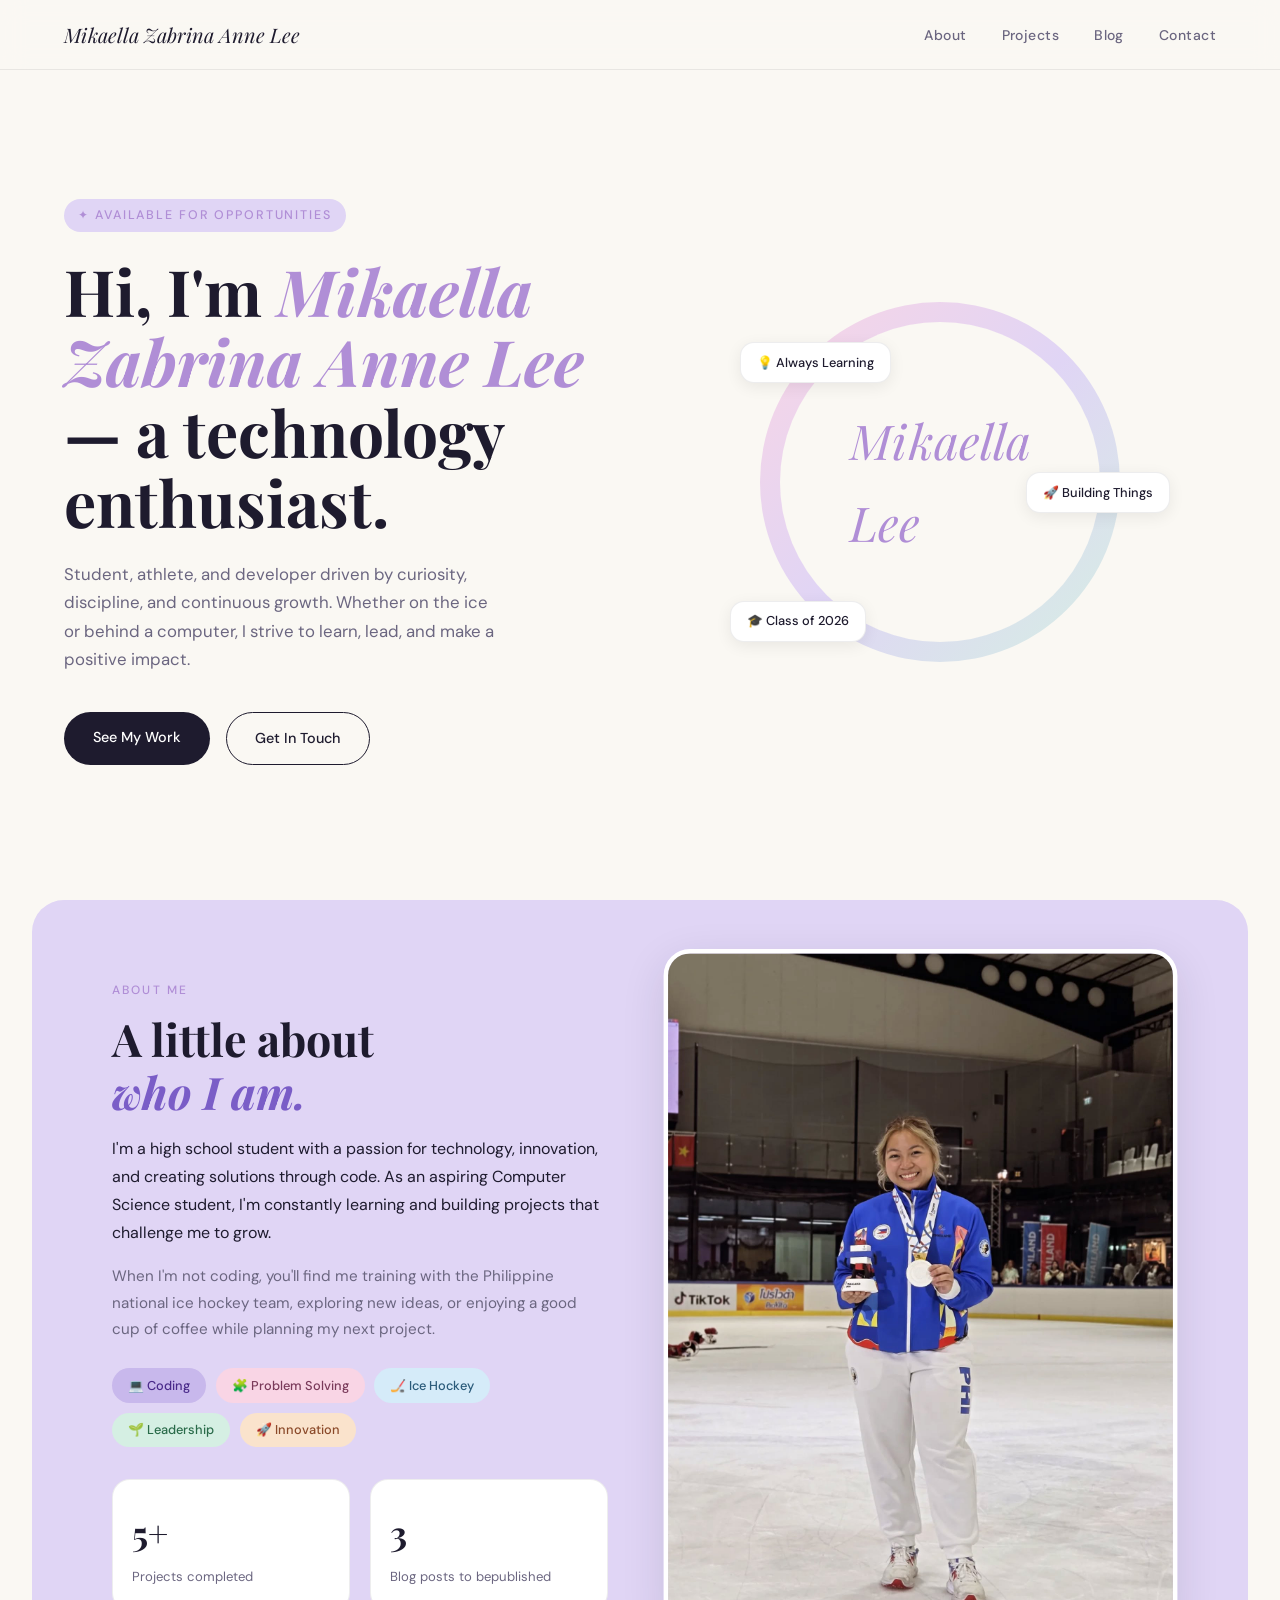
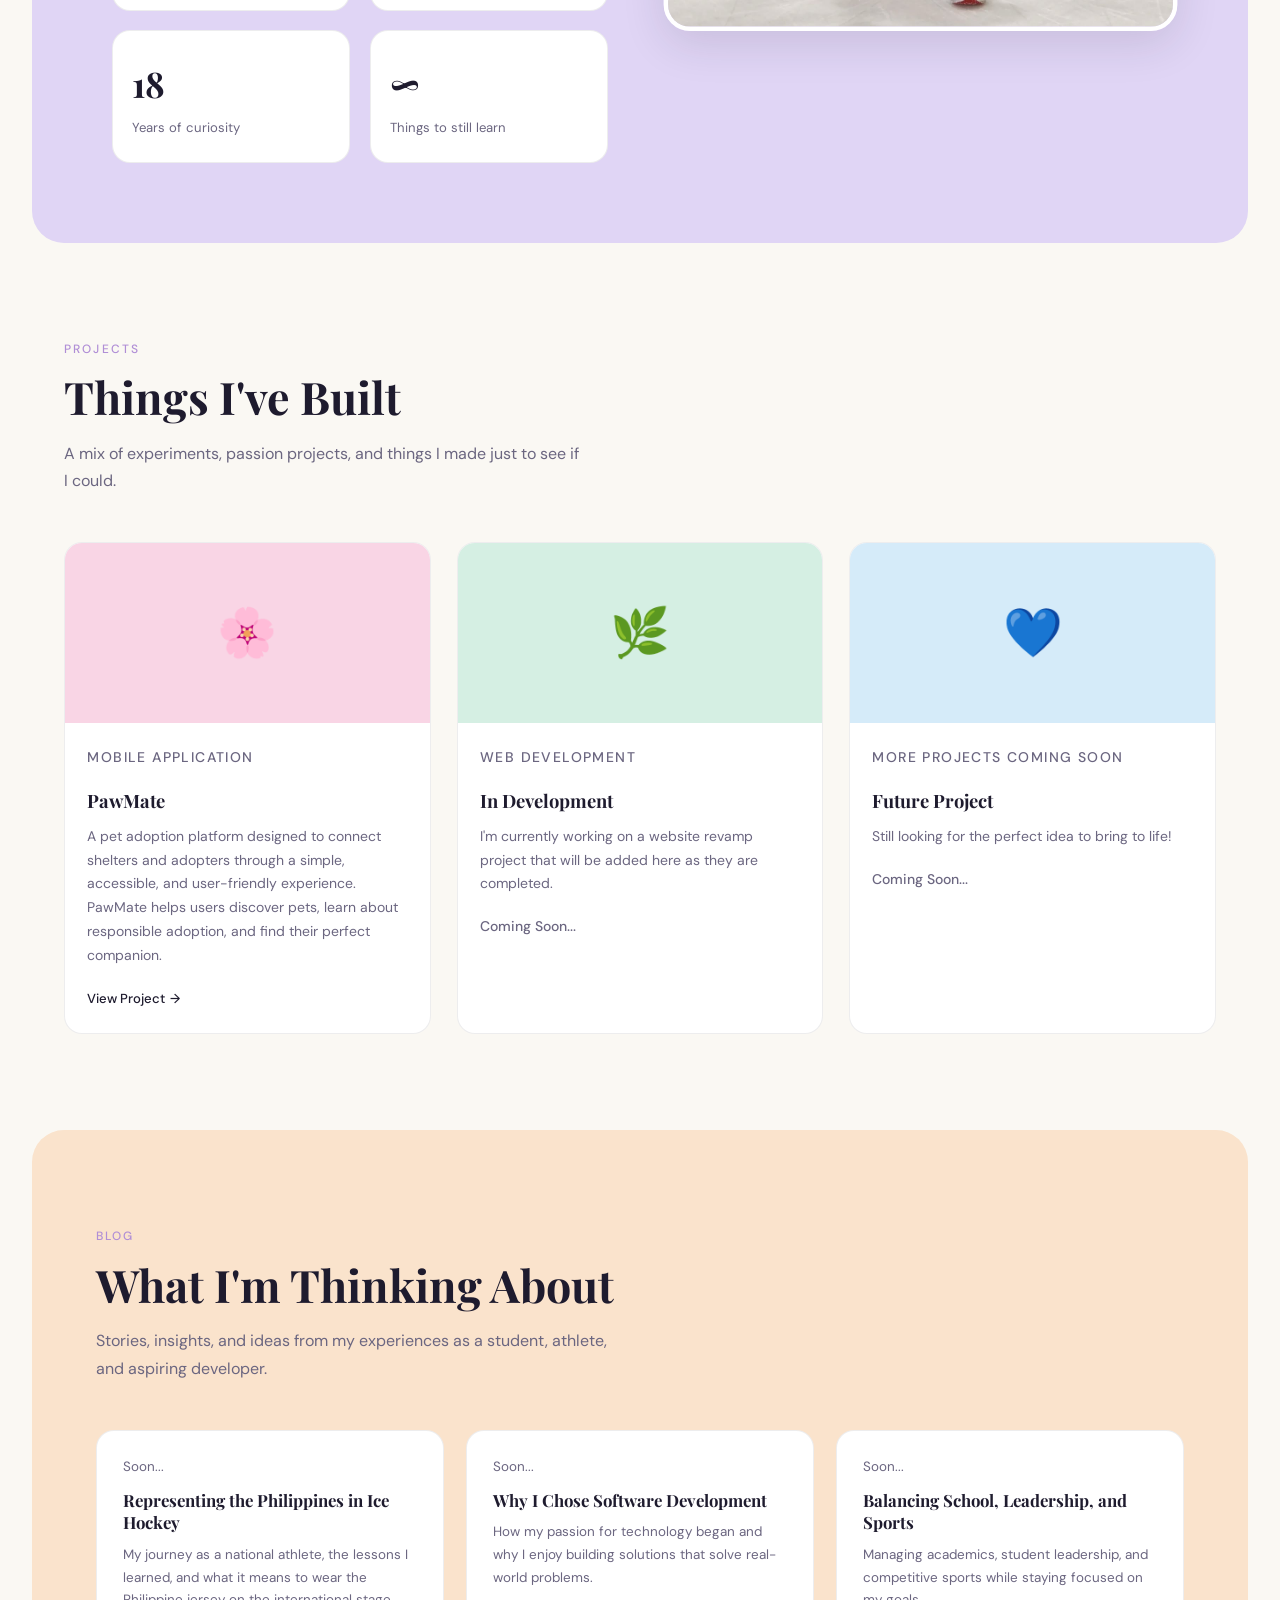
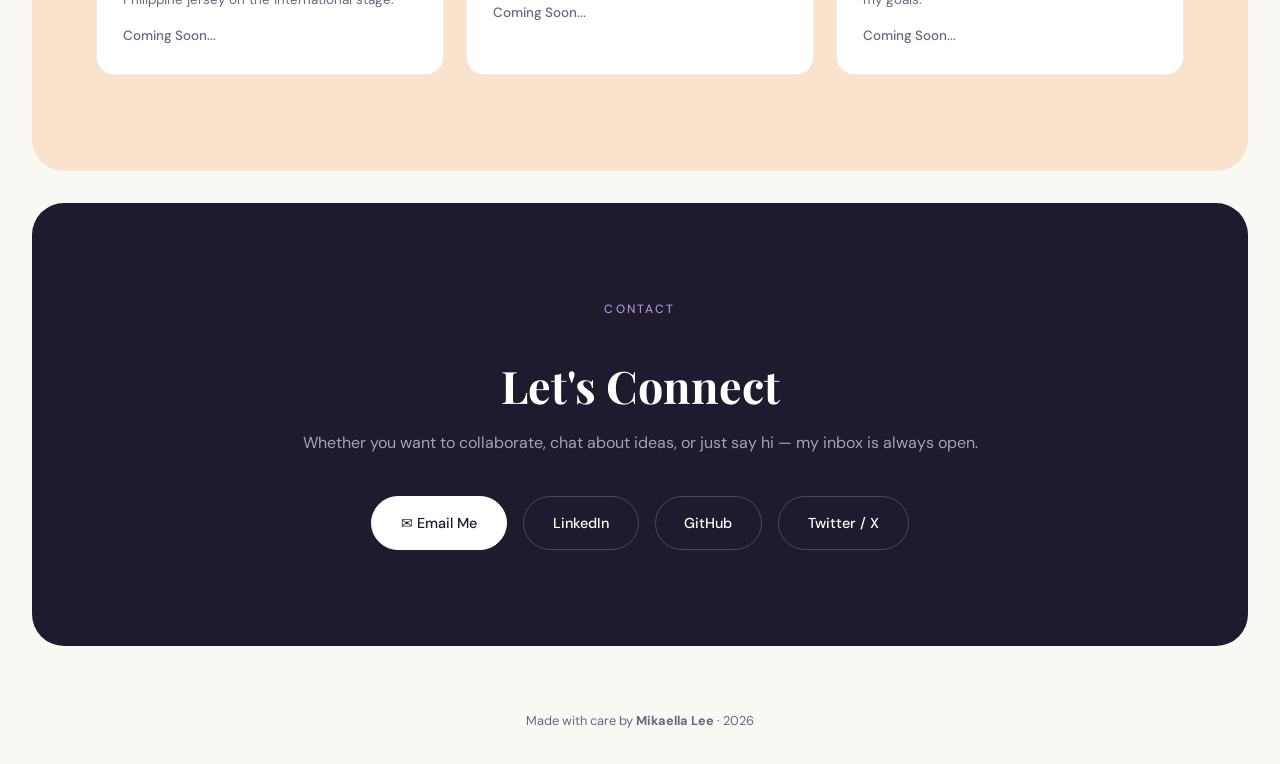
==== index.html @ 744b79c6 "last update" ====
<!DOCTYPE html>
<html lang="en">
<head>
  <meta charset="UTF-8" />
  <meta name="viewport" content="width=device-width, initial-scale=1.0"/>
  <title>Your Name — Portfolio</title>
  <link rel="preconnect" href="https://fonts.googleapis.com">
  <link rel="preconnect" href="https://fonts.gstatic.com" crossorigin>
  <link href="https://fonts.googleapis.com/css2?family=Playfair+Display:ital,wght@0,400;0,700;1,400&family=DM+Sans:wght@300;400;500&display=swap" rel="stylesheet">
  <style>
    *, *::before, *::after { box-sizing: border-box; margin: 0; padding: 0; }

    :root {
      --pink:    #F9D5E5;
      --mint:    #D5EFE3;
      --lavender:#E0D5F5;
      --peach:   #FAE3CC;
      --sky:     #D5EBF9;
      --cream:   #FAF8F3;
      --dark:    #1E1B2E;
      --muted:   #6B6680;
      --accent:  #B08ED6;
      --border:  rgba(30,27,46,0.08);
      --radius:  18px;
      --font-display: 'Playfair Display', serif;
      --font-body:    'DM Sans', sans-serif;
    }

    html { scroll-behavior: smooth; }

    body {
      font-family: var(--font-body);
      background: var(--cream);
      color: var(--dark);
      line-height: 1.7;
      overflow-x: hidden;
    }

    /* ── NAV ── */
    nav {
      position: fixed; top: 0; left: 0; right: 0; z-index: 100;
      display: flex; align-items: center; justify-content: space-between;
      padding: 1.1rem 4rem;
      background: rgba(250,248,243,0.82);
      backdrop-filter: blur(12px);
      border-bottom: 1px solid var(--border);
    }
    .nav-logo {
      font-family: var(--font-display);
      font-size: 1.25rem;
      color: var(--dark);
      text-decoration: none;
      font-style: italic;
    }
    .nav-links { display: flex; gap: 2.2rem; list-style: none; }
    .nav-links a {
      text-decoration: none;
      font-size: 0.875rem;
      font-weight: 500;
      color: var(--muted);
      letter-spacing: 0.03em;
      transition: color 0.2s;
    }
    .nav-links a:hover { color: var(--dark); }

    /* ── HERO ── */
    #hero {
      min-height: 100vh;
      display: grid;
      grid-template-columns: 1fr 1fr;
      align-items: center;
      padding: 8rem 4rem 4rem;
      gap: 3rem;
    }
    .hero-text { max-width: 540px; }
    .hero-eyebrow {
      display: inline-block;
      font-size: 0.78rem;
      font-weight: 500;
      letter-spacing: 0.15em;
      text-transform: uppercase;
      color: var(--accent);
      background: var(--lavender);
      padding: 0.35rem 0.9rem;
      border-radius: 100px;
      margin-bottom: 1.5rem;
    }
    .hero-text h1 {
      font-family: var(--font-display);
      font-size: clamp(2.8rem, 5vw, 4.2rem);
      line-height: 1.1;
      margin-bottom: 1.4rem;
      color: var(--dark);
    }
    .hero-text h1 em { color: var(--accent); font-style: italic; }
    .hero-text p {
      font-size: 1.05rem;
      color: var(--muted);
      margin-bottom: 2.4rem;
      max-width: 440px;
    }
    .hero-cta { display: flex; gap: 1rem; flex-wrap: wrap; }
    .btn {
      display: inline-block;
      padding: 0.8rem 1.8rem;
      border-radius: 100px;
      font-size: 0.9rem;
      font-weight: 500;
      text-decoration: none;
      transition: transform 0.18s, box-shadow 0.18s;
      cursor: pointer;
      border: none;
    }
    .btn:hover { transform: translateY(-2px); }
    .btn-primary { background: var(--dark); color: #fff; }
    .btn-primary:hover { box-shadow: 0 8px 24px rgba(30,27,46,0.18); }
    .btn-outline {
      background: transparent;
      color: var(--dark);
      border: 1.5px solid var(--dark);
    }
    .btn-outline:hover { background: var(--dark); color: #fff; }

    .hero-visual {
      display: flex;
      align-items: center;
      justify-content: center;
      position: relative;
    }
    .avatar-ring {
      width: 360px; height: 360px;
      border-radius: 50%;
      background: linear-gradient(135deg, var(--pink) 0%, var(--lavender) 50%, var(--mint) 100%);
      display: flex; align-items: center; justify-content: center;
      position: relative;
    }
    .avatar-inner {
      width: 320px; height: 320px;
      border-radius: 50%;
      background: var(--cream);
      display: flex; align-items: center; justify-content: center;
      font-family: var(--font-display);
      font-size: 3rem;
      color: var(--accent);
      font-style: italic;
    }
    .float-badge {
      position: absolute;
      background: #fff;
      border: 1px solid var(--border);
      border-radius: 14px;
      padding: 0.55rem 1rem;
      font-size: 0.8rem;
      font-weight: 500;
      box-shadow: 0 4px 16px rgba(0,0,0,0.07);
      animation: floatUp 3s ease-in-out infinite;
    }
    .float-badge.one { bottom: 20px; left: -30px; color: var(--dark); animation-delay: 0s; }
    .float-badge.two { top: 40px; left: -20px; color: var(--dark); animation-delay: 1s; }
    .float-badge.three { top: 170px; right: -50px; color: var(--dark); animation-delay: 2s; }
    @keyframes floatUp {
      0%,100% { transform: translateY(0); }
      50%      { transform: translateY(-8px); }
    }

    /* ── SECTIONS COMMON ── */
    section { padding: 6rem 4rem; }
    .section-label {
      font-size: 0.75rem;
      letter-spacing: 0.18em;
      text-transform: uppercase;
      color: var(--accent);
      font-weight: 500;
      margin-bottom: 0.7rem;
    }
    .section-title {
      font-family: var(--font-display);
      font-size: clamp(2rem, 3.5vw, 2.8rem);
      line-height: 1.2;
      margin-bottom: 1rem;
    }
    .section-intro {
      font-size: 1rem;
      color: var(--muted);
      max-width: 520px;
      margin-bottom: 3rem;
    }

    /* ── ABOUT ── */

#about {
  display: grid;
  grid-template-columns: 1fr 1fr;
  gap: 4rem;
  align-items: start;
  background: var(--lavender);
  border-radius: 32px;
  margin: 0 2rem;
  padding: 5rem;
}
.about-left { display: flex; flex-direction: column; }
.about-photo {
  position: sticky;
  top: 100px;
  display: flex;
  align-items: center;
  justify-content: center;
}
.about-photo img {
  width: auto;
  height: 620px;
  object-fit: cover;
  object-position: center center;
  border-radius: 24px;
  border: 4px solid #fff;
  box-shadow: 0 12px 40px rgba(30,27,46,0.12);
  display: block;
  scale: 110%;

}
    .about-tags { display: flex; flex-wrap: wrap; gap: 0.6rem; margin-top: 1.6rem; }
    .tag {
      font-size: 0.8rem;
      padding: 0.4rem 1rem;
      border-radius: 100px;
      font-weight: 500;
    }
    .tag-pink    { background: var(--pink);    color: #7A3A5A; }
    .tag-mint    { background: var(--mint);    color: #2A6B4A; }
    .tag-peach   { background: var(--peach);   color: #8B4A2A; }
    .tag-sky     { background: var(--sky);     color: #2A5A7A; }
    .tag-lavender{ background: #C8B8EC;        color: #4A2A8A; }

    .stats-grid {
      display: grid;
      grid-template-columns: 1fr 1fr;
      gap: 1.2rem;
    }
    .stat-card {
      background: #fff;
      border-radius: var(--radius);
      padding: 1.4rem 1.2rem;
      border: 1px solid var(--border);
    }
    .stat-card .num {
      font-family: var(--font-display);
      font-size: 2.2rem;
      color: var(--dark);
      font-weight: 700;
    }
    .stat-card .label {
      font-size: 0.82rem;
      color: var(--muted);
      margin-top: 0.2rem;
    }

    /* ── PROJECTS ── */
    #projects { background: var(--cream); }
    .projects-grid {
      display: grid;
      grid-template-columns: repeat(3, 1fr);
      gap: 1.6rem;
    }
    .project-card {
      border-radius: var(--radius);
      overflow: hidden;
      border: 1px solid var(--border);
      background: #fff;
      transition: transform 0.22s, box-shadow 0.22s;
      cursor: pointer;
    }
    .project-card:hover {
      transform: translateY(-6px);
      box-shadow: 0 16px 48px rgba(30,27,46,0.1);
    }
    .project-thumb {
      height: 180px;
      display: flex;
      align-items: center;
      justify-content: center;
      font-size: 3rem;
    }
    .thumb-pink    { background: var(--pink); }
    .thumb-mint    { background: var(--mint); }
    .thumb-sky     { background: var(--sky); }
    .project-body  { padding: 1.4rem; }
    .project-chip {
      font-size: 0.72rem;
      font-weight: 500;
      letter-spacing: 0.1em;
      text-transform: uppercase;
      color: var(--accent);
      margin-bottom: 0.5rem;
    }
    .project-body h3 {
      font-family: var(--font-display);
      font-size: 1.15rem;
      margin-bottom: 0.5rem;
    }
    .project-body p { font-size: 0.875rem; color: var(--muted); margin-bottom: 1rem; }
    .project-link {
      font-size: 0.82rem;
      font-weight: 500;
      color: var(--dark);
      text-decoration: none;
      display: inline-flex;
      align-items: center;
      gap: 0.3rem;
    }
    .project-coming {
      font-size: 0.82rem;
      font-weight: 500;
      color: var(--dark);
      text-decoration: none;
      display: inline-flex;
      align-items: center;
      gap: 0.3rem;
    }
    .project-coming {
      font-size: 0.82rem;
      font-weight: 500;
      color: var(--dark);
      text-decoration: none;
      display: inline-flex;
      align-items: center;
      gap: 0.3rem;
    }
    .project-link::after { content: "→"; transition: transform 0.2s; }
    .project-link:hover::after { transform: translateX(4px); }

    /* ── BLOG ── */
    #blog { background: var(--peach); border-radius: 32px; margin: 0 2rem; }
    .blog-grid {
      display: grid;
      grid-template-columns: repeat(3, 1fr);
      gap: 1.4rem;
    }
    .blog-card {
      background: #fff;
      border-radius: var(--radius);
      padding: 1.6rem;
      border: 1px solid var(--border);
      transition: transform 0.2s;
    }
    .blog-card:hover { transform: translateY(-4px); }
    .blog-date { font-size: 0.75rem; color: var(--muted); margin-bottom: 0.6rem; }
    .blog-card h3 {
      font-family: var(--font-display);
      font-size: 1.05rem;
      line-height: 1.35;
      margin-bottom: 0.6rem;
    }
    .blog-card p { font-size: 0.84rem; color: var(--muted); }
    .read-more {
      display: inline-block;
      margin-top: 0.8rem;
      font-size: 0.8rem;
      font-weight: 500;
      color: var(--accent);
      text-decoration: none;
    }

    /* ── CONTACT ── */
    #contact {
      text-align: center;
      background: var(--dark);
      color: #fff;
      border-radius: 32px;
      margin: 2rem;
      padding: 6rem 4rem;
    }
    #contact .section-label { color: var(--accent); }
    #contact .section-title { color: #fff; }
    #contact p { color: rgba(255,255,255,0.6); margin-bottom: 2.5rem; }
    .contact-links { display: flex; gap: 1rem; justify-content: center; flex-wrap: wrap; }
    .contact-btn {
      display: inline-flex; align-items: center; gap: 0.5rem;
      padding: 0.85rem 1.8rem;
      border-radius: 100px;
      font-size: 0.9rem;
      font-weight: 500;
      text-decoration: none;
      transition: transform 0.18s;
      border: 1.5px solid rgba(255,255,255,0.2);
      color: #fff;
    }
    .contact-btn:hover { transform: translateY(-2px); background: rgba(255,255,255,0.08); }
    .contact-btn.filled { background: #fff; color: var(--dark); border-color: #fff; }
    .contact-btn.filled:hover { background: var(--lavender); }

    /* ── FOOTER ── */
    footer {
      text-align: center;
      padding: 2rem;
      font-size: 0.8rem;
      color: var(--muted);
    }

    /* ── ANIMATIONS ── */
    .fade-in { opacity: 0; transform: translateY(24px); transition: opacity 0.6s ease, transform 0.6s ease; }
    .fade-in.visible { opacity: 1; transform: translateY(0); }

    /* ── RESPONSIVE ── */
    @media (max-width: 900px) {
      nav { padding: 1rem 1.5rem; }
      .nav-links { gap: 1.4rem; }
      #hero { grid-template-columns: 1fr; padding: 7rem 1.5rem 3rem; text-align: center; }
      .hero-text p { margin: 0 auto 2rem; }
      .hero-cta { justify-content: center; }
      .hero-visual { display: none; }
      #about { grid-template-columns: 1fr; margin: 0 1rem; padding: 3rem 1.5rem; gap: 2.5rem; }
      section { padding: 4rem 1.5rem; }
      .projects-grid, .blog-grid { grid-template-columns: 1fr; }
      #blog, #contact { margin: 0 1rem; border-radius: 24px; }
    }
  </style>
</head>
<body>

  <!-- NAV -->
  <nav>
    <a class="nav-logo" href="#">Mikaella Zabrina Anne Lee</a>
    <ul class="nav-links">
      <li><a href="#about">About</a></li>
      <li><a href="#projects">Projects</a></li>
      <li><a href="#blog">Blog</a></li>
      <li><a href="#contact">Contact</a></li>
    </ul>
  </nav>

  <!-- HERO -->
  <section id="hero">
    <div class="hero-text fade-in">
      <span class="hero-eyebrow">✦ Available for opportunities</span>
      <h1>Hi, I'm <em>Mikaella Zabrina Anne Lee</em> — a technology enthusiast.</h1>
      <p>
        Student, athlete, and developer driven by curiosity, discipline, and continuous growth. Whether on the ice or behind a computer, I strive to learn, lead, and make a positive impact.
      </p>
      <div class="hero-cta">
        <a href="#projects" class="btn btn-primary">See My Work</a>
        <a href="#contact" class="btn btn-outline">Get In Touch</a>
      </div>
    </div>
    <div class="hero-visual">
      <div class="avatar-ring">
        <div class="avatar-inner">Mikaella <br> Lee</div>
        <div class="float-badge one">🎓 Class of 2026</div>
        <div class="float-badge two">💡 Always Learning</div>
        <div class="float-badge three">🚀 Building Things</div>
      </div>
    </div>
  </section>

  <!-- ABOUT -->
  <section id="about">
  <div class="about-left fade-in">
    <p class="section-label">About Me</p>
    <h2 class="section-title">A little about<br><em style="font-family:var(--font-display);font-style:italic;color:#7A5DC7">who I am.</em></h2>
    <p style="color: var(--dark); font-size: 1rem; line-height: 1.75; margin-bottom: 1rem;">
      I'm a high school student with a passion for technology, innovation, and creating solutions through code. As an aspiring Computer Science student, I'm constantly learning and building projects that challenge me to grow.
    </p>
    <p style="color: var(--muted); font-size: 0.95rem; line-height: 1.75;">
      When I'm not coding, you'll find me training with the Philippine national ice hockey team, exploring new ideas, or enjoying a good cup of coffee while planning my next project.
    </p>
    <div class="about-tags">
      <span class="tag tag-lavender">💻 Coding</span>
      <span class="tag tag-pink">🧩 Problem Solving</span>
      <span class="tag tag-sky">🏒 Ice Hockey</span>
      <span class="tag tag-mint">🌱 Leadership</span>
      <span class="tag tag-peach">🚀 Innovation</span>
    </div>
    <div class="stats-grid" style="margin-top: 2rem;">
      <div class="stat-card"><div class="num">5+</div><div class="label">Projects completed</div></div>
      <div class="stat-card"><div class="num">3</div><div class="label">Blog posts to bepublished</div></div>
      <div class="stat-card"><div class="num">18</div><div class="label">Years of curiosity</div></div>
      <div class="stat-card"><div class="num">∞</div><div class="label">Things to still learn</div></div>
    </div>
  </div>

  <div class="about-photo fade-in">
    <img src="src/seag.jpg" alt="Mikaella Lee" />
  </div>
</section>

  <!-- PROJECTS -->
  <section id="projects">
    <p class="section-label fade-in">Projects</p>
    <h2 class="section-title fade-in">Things I've Built</h2>
    <p class="section-intro fade-in">A mix of experiments, passion projects, and things I made just to see if I could.</p>

    <div class="projects-grid">
      <div class="project-card fade-in">
        <div class="project-thumb thumb-pink">🌸</div>
        <div class="project-body">
          <p class="project-chip">Mobile Application</p>
          <h3>PawMate</h3>
          <p> A pet adoption platform designed to connect shelters and adopters through a simple, accessible, and user-friendly experience. PawMate helps users discover pets, learn about responsible adoption, and find their perfect companion.
  </p></p>
          <a class="project-link" href="#">View Project</a>
        </div>
      </div>

      <div class="project-card fade-in">
        <div class="project-thumb thumb-mint">🌿</div>
        <div class="project-body">
          <p class="project-chip">Web Development</p>
          <h3>In Development</h3>
          <p>I'm currently working on a website revamp project that will be added here as they are completed.</p>
  
           <p class="project-coming">Coming Soon...</p>
        </div>
      </div>

      <div class="project-card fade-in">
        <div class="project-thumb thumb-sky">💙</div>
        <div class="project-body">
          <p class="project-chip">More projects coming soon</p>
          <h3>Future Project</h3>
          <p>Still looking for the perfect idea to bring to life!</p>
           <p class="project-coming">Coming Soon...</p>
        </div>
      </div>
    </div>
  </section>

  <!-- BLOG -->
  <section id="blog">
    <p class="section-label fade-in">Blog</p>
    <h2 class="section-title fade-in">What I'm Thinking About</h2>
    <p class="section-intro fade-in">Stories, insights, and ideas from my experiences as a student, athlete, and aspiring developer.</p>

    <div class="blog-grid">
      <div class="blog-card fade-in">
        <p class="blog-date">Soon...</p> <!-- Placeholder date for upcoming post -->
        <h3>Representing the Philippines in Ice Hockey</h3>
        <p>My journey as a national athlete, the lessons I learned, and what it means to wear the Philippine jersey on the international stage.</p>
        <!-- <a class="read-more" href="#">Read more →</a> -->
         <p class="read-more">Coming Soon...</p>
      </div>
      <div class="blog-card fade-in">
        <p class="blog-date">Soon...</p> <!-- Placeholder date for upcoming post -->
        <h3>Why I Chose Software Development</h3>
        <p>How my passion for technology began and why I enjoy building solutions that solve real-world problems.</p>
        <!-- <a class="read-more" href="#">Read more →</a> -->
         <p class="read-more">Coming Soon...</p>
      </div>
      <div class="blog-card fade-in">
        <p class="blog-date">Soon...</p> <!-- Placeholder date for upcoming post -->
        <h3>Balancing School, Leadership, and Sports</h3>
        <p>Managing academics, student leadership, and competitive sports while staying focused on my goals.</p>
        <!-- <a class="read-more" href="#">Read more →</a> -->
         <p class="read-more">Coming Soon...</p>
      </div>
    </div>
  </section>

  <!-- CONTACT -->
  <section id="contact">
    <p class="section-label fade-in">Contact</p>
    <h2 class="section-title fade-in">Let's Connect</h2>
    <p class="fade-in">Whether you want to collaborate, chat about ideas, or just say hi — my inbox is always open.</p>
    <div class="contact-links fade-in">
      <a href="mailto:leegoalie89@email.com" class="contact-btn filled">✉ Email Me</a>
      <a href="https://www.linkedin.com/in/mikaella-lee/" class="contact-btn">LinkedIn</a>
      <a href="https://github.com/Mixcie-Lee" class="contact-btn">GitHub</a>
      <a href="https://x.com/MixcieWeb3" class="contact-btn">Twitter / X</a>
    </div>
  </section>

  <footer>
    <p>Made with care by <strong>Mikaella Lee</strong> · 2026</p>
  </footer>

  <script>
    const observer = new IntersectionObserver(
      entries => entries.forEach(e => { if(e.isIntersecting) e.target.classList.add('visible'); }),
      { threshold: 0.12 }
    );
    document.querySelectorAll('.fade-in').forEach(el => observer.observe(el));
  </script>

</body>
</html>
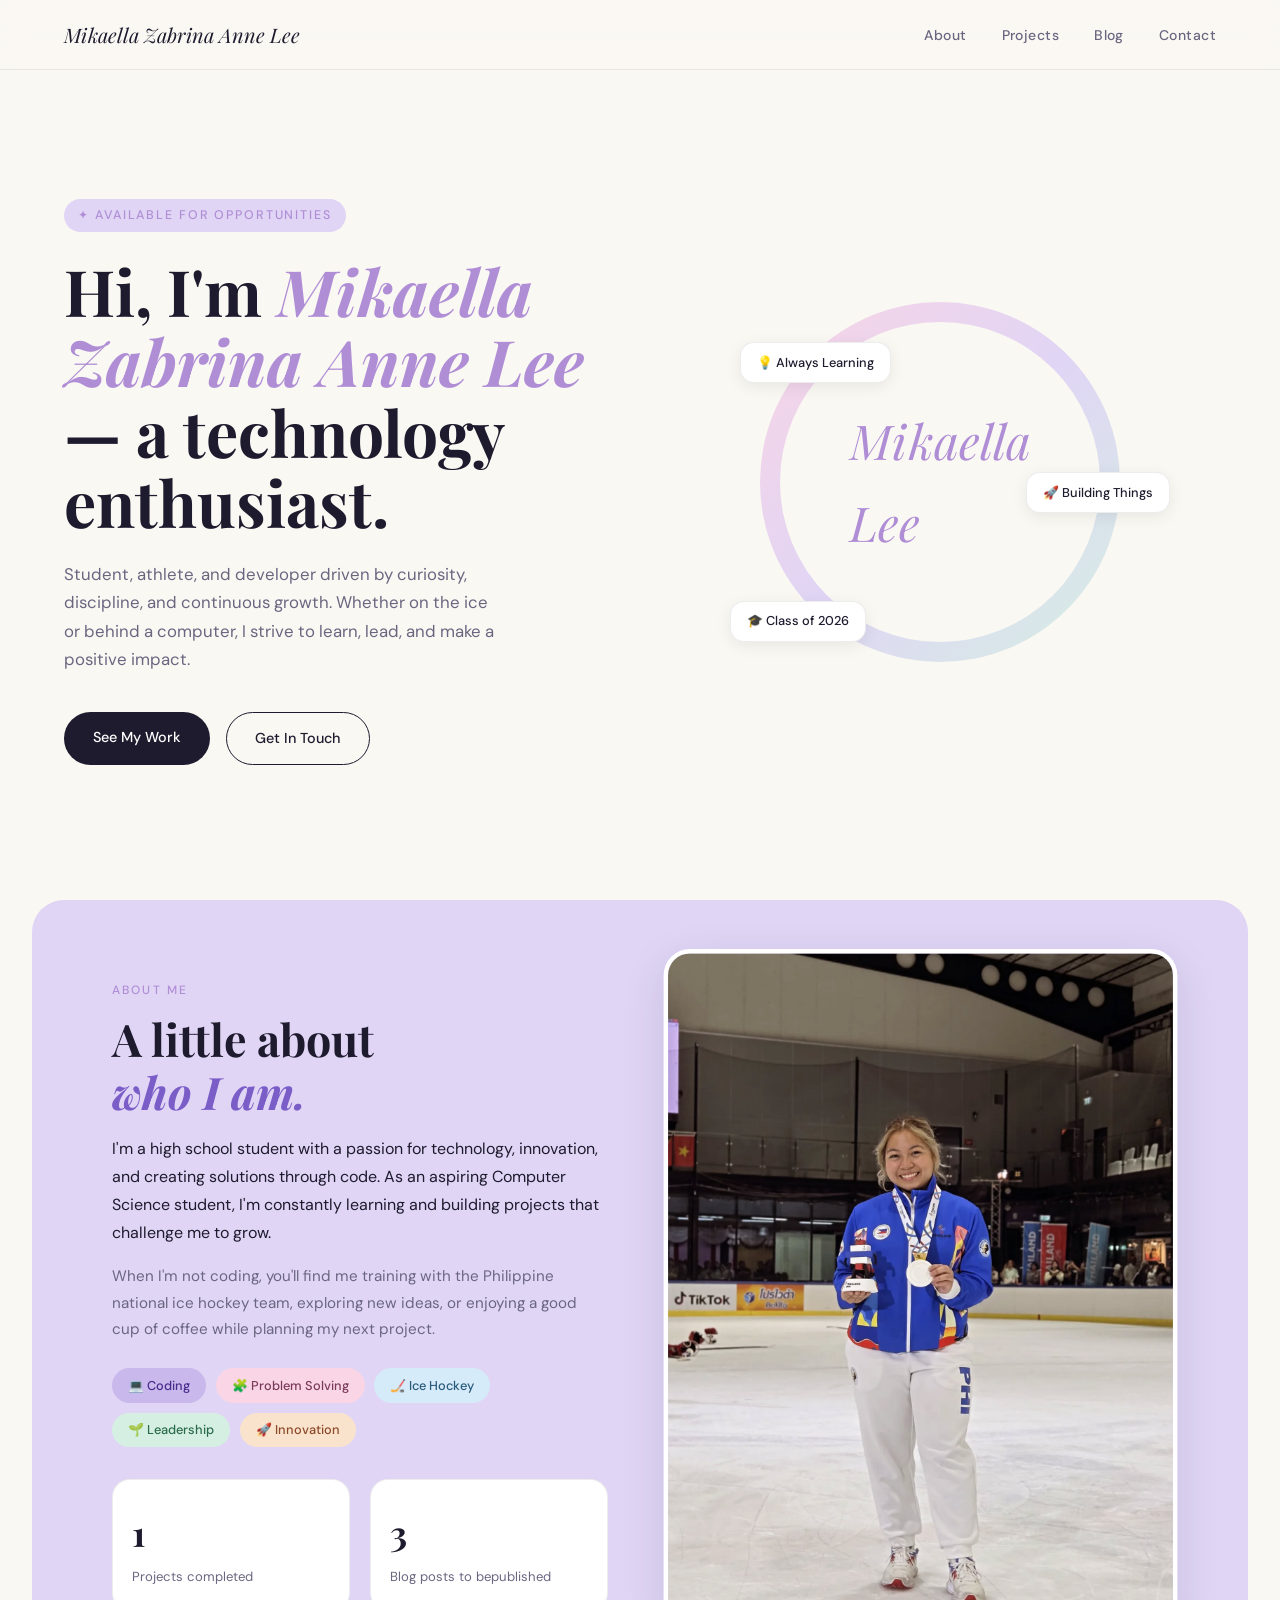
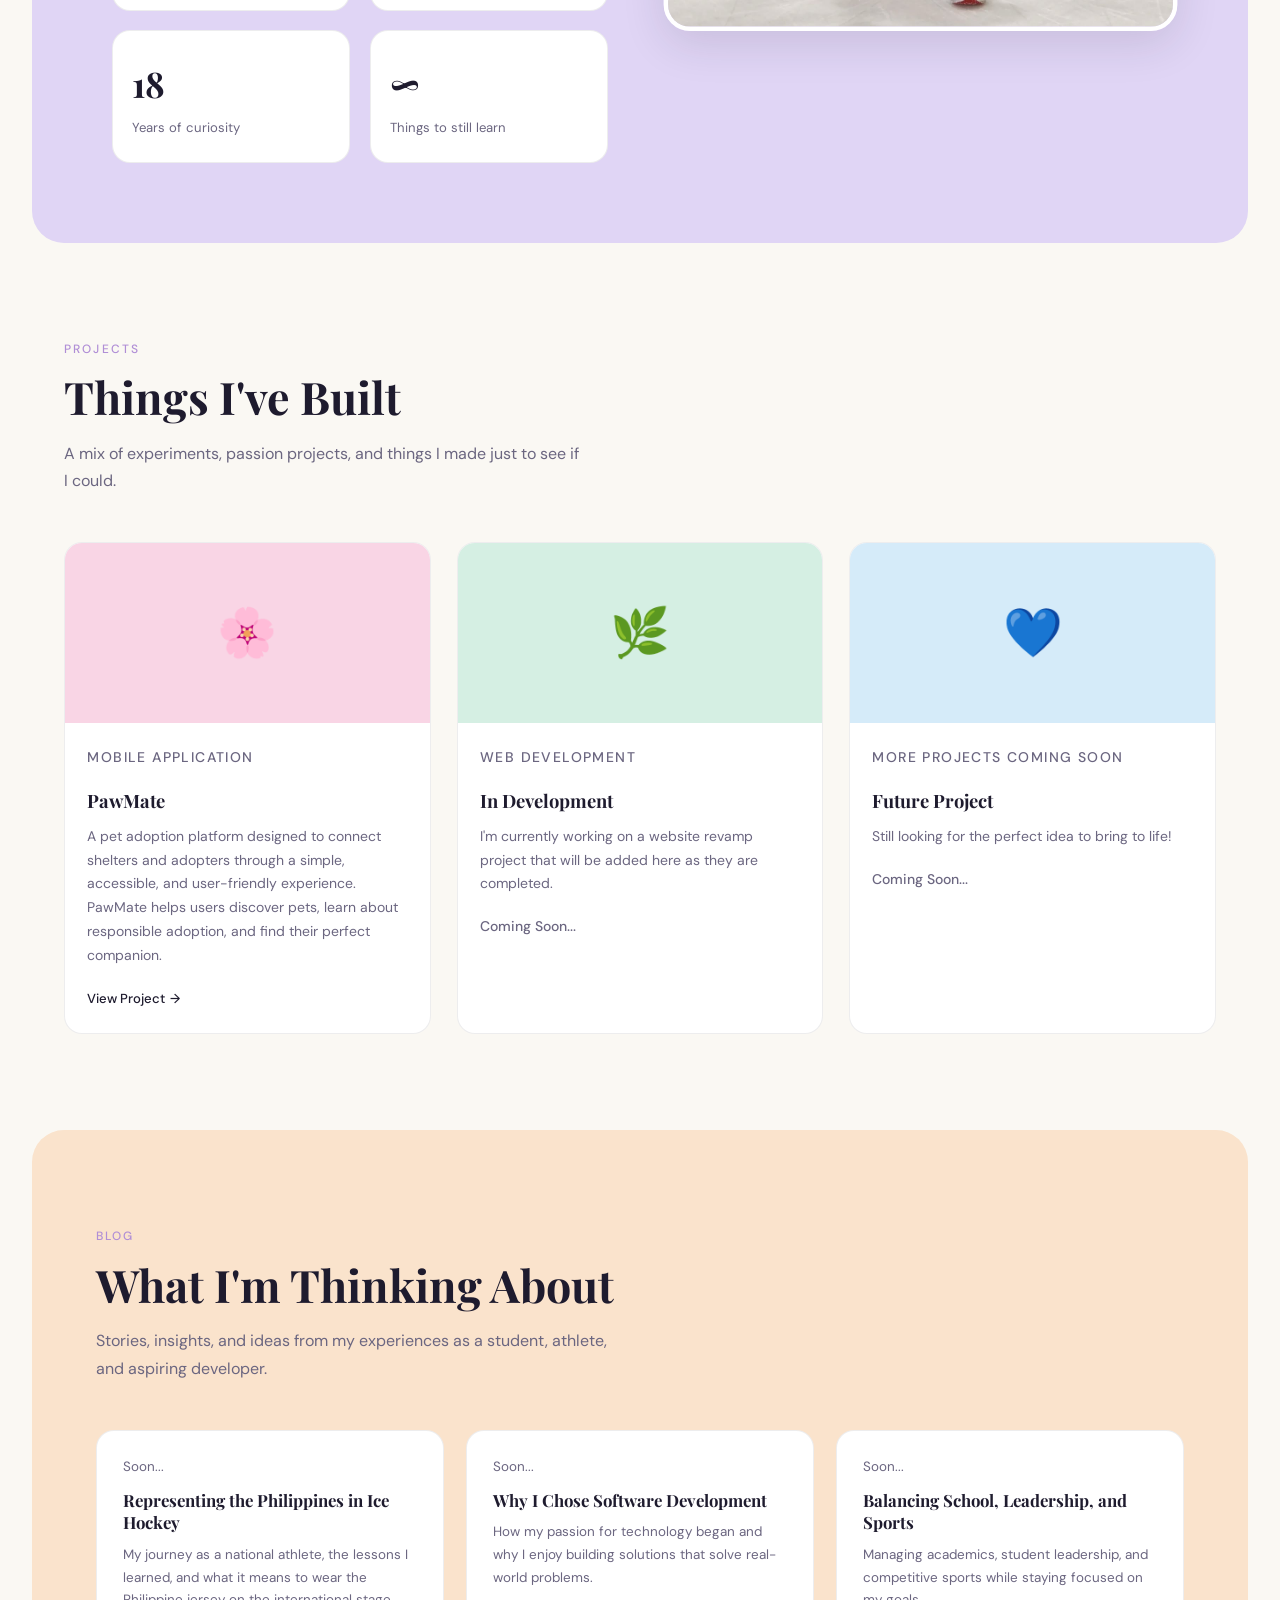
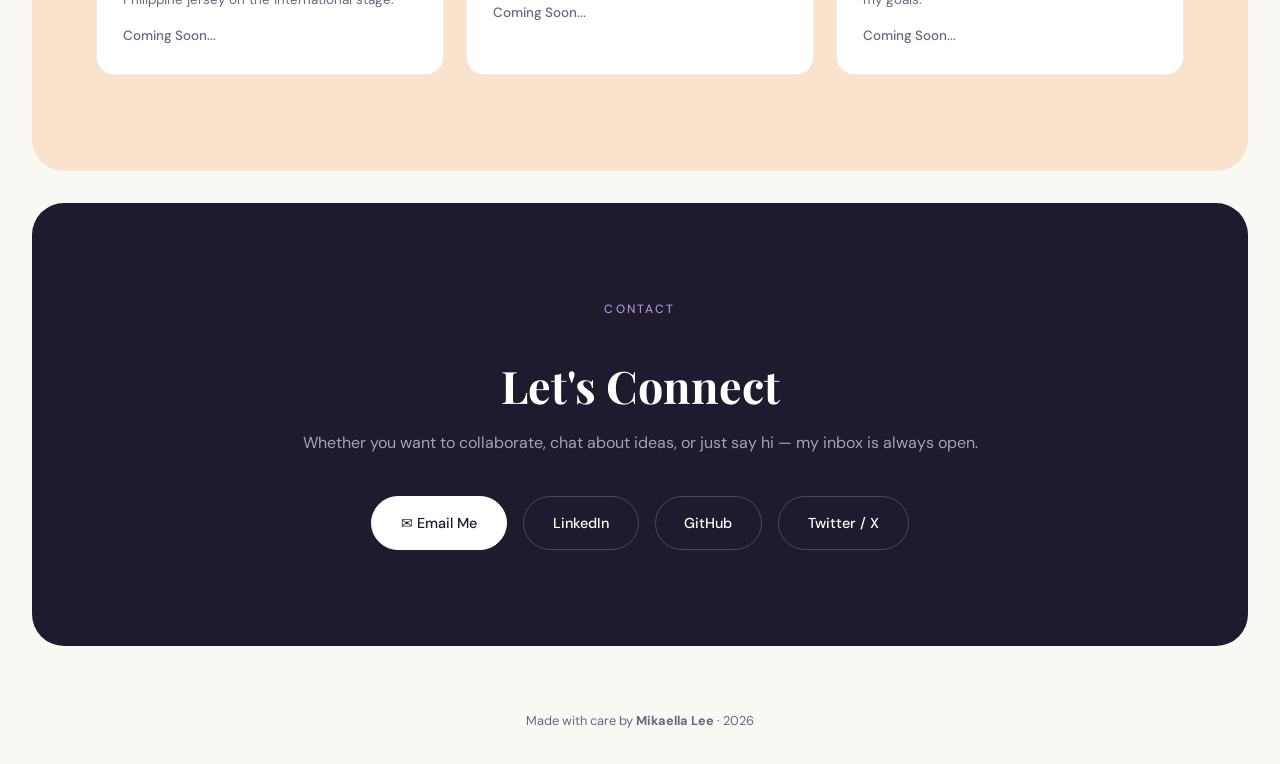
==== commit 7f34b44c: "5 projects to 1 project completed" ====
--- a/index.html
+++ b/index.html
@@ -470,7 +470,7 @@
       <span class="tag tag-peach">🚀 Innovation</span>
     </div>
     <div class="stats-grid" style="margin-top: 2rem;">
-      <div class="stat-card"><div class="num">5+</div><div class="label">Projects completed</div></div>
+      <div class="stat-card"><div class="num">1</div><div class="label">Projects completed</div></div>
       <div class="stat-card"><div class="num">3</div><div class="label">Blog posts to bepublished</div></div>
       <div class="stat-card"><div class="num">18</div><div class="label">Years of curiosity</div></div>
       <div class="stat-card"><div class="num">∞</div><div class="label">Things to still learn</div></div>
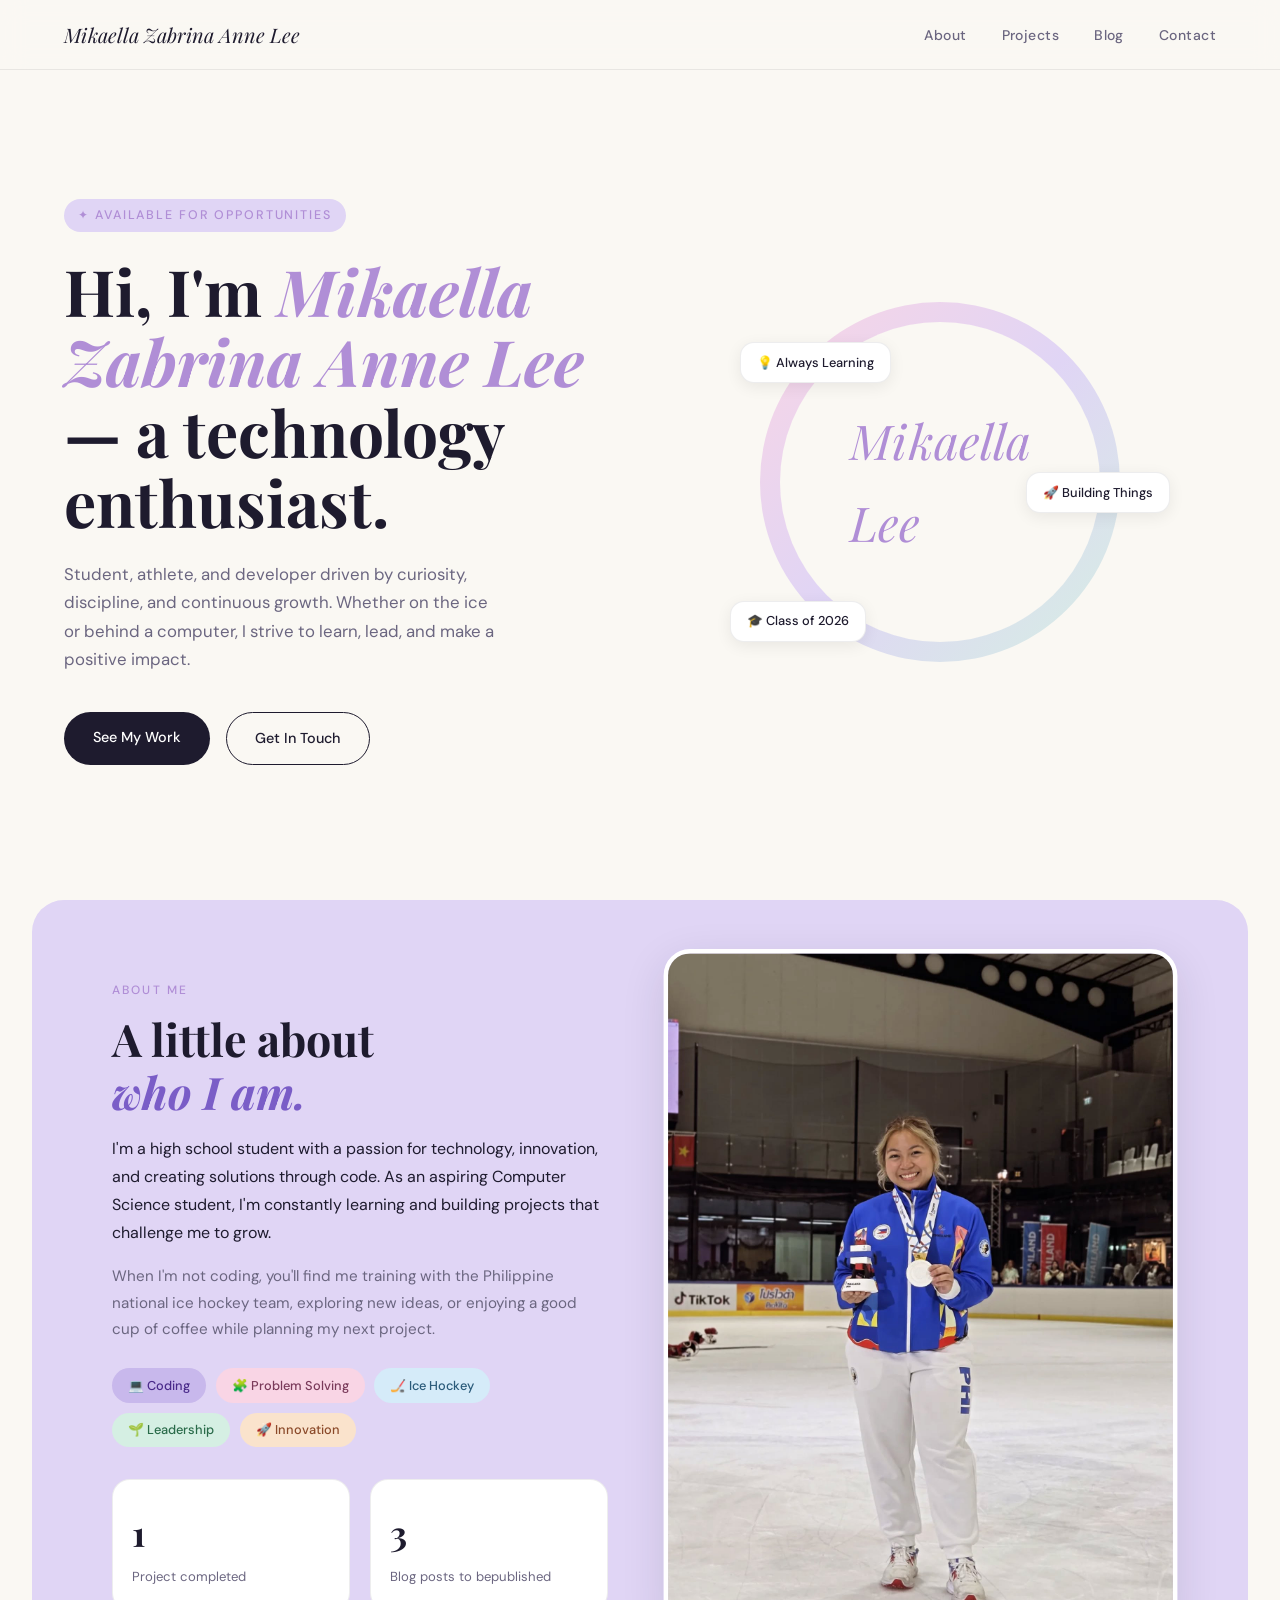
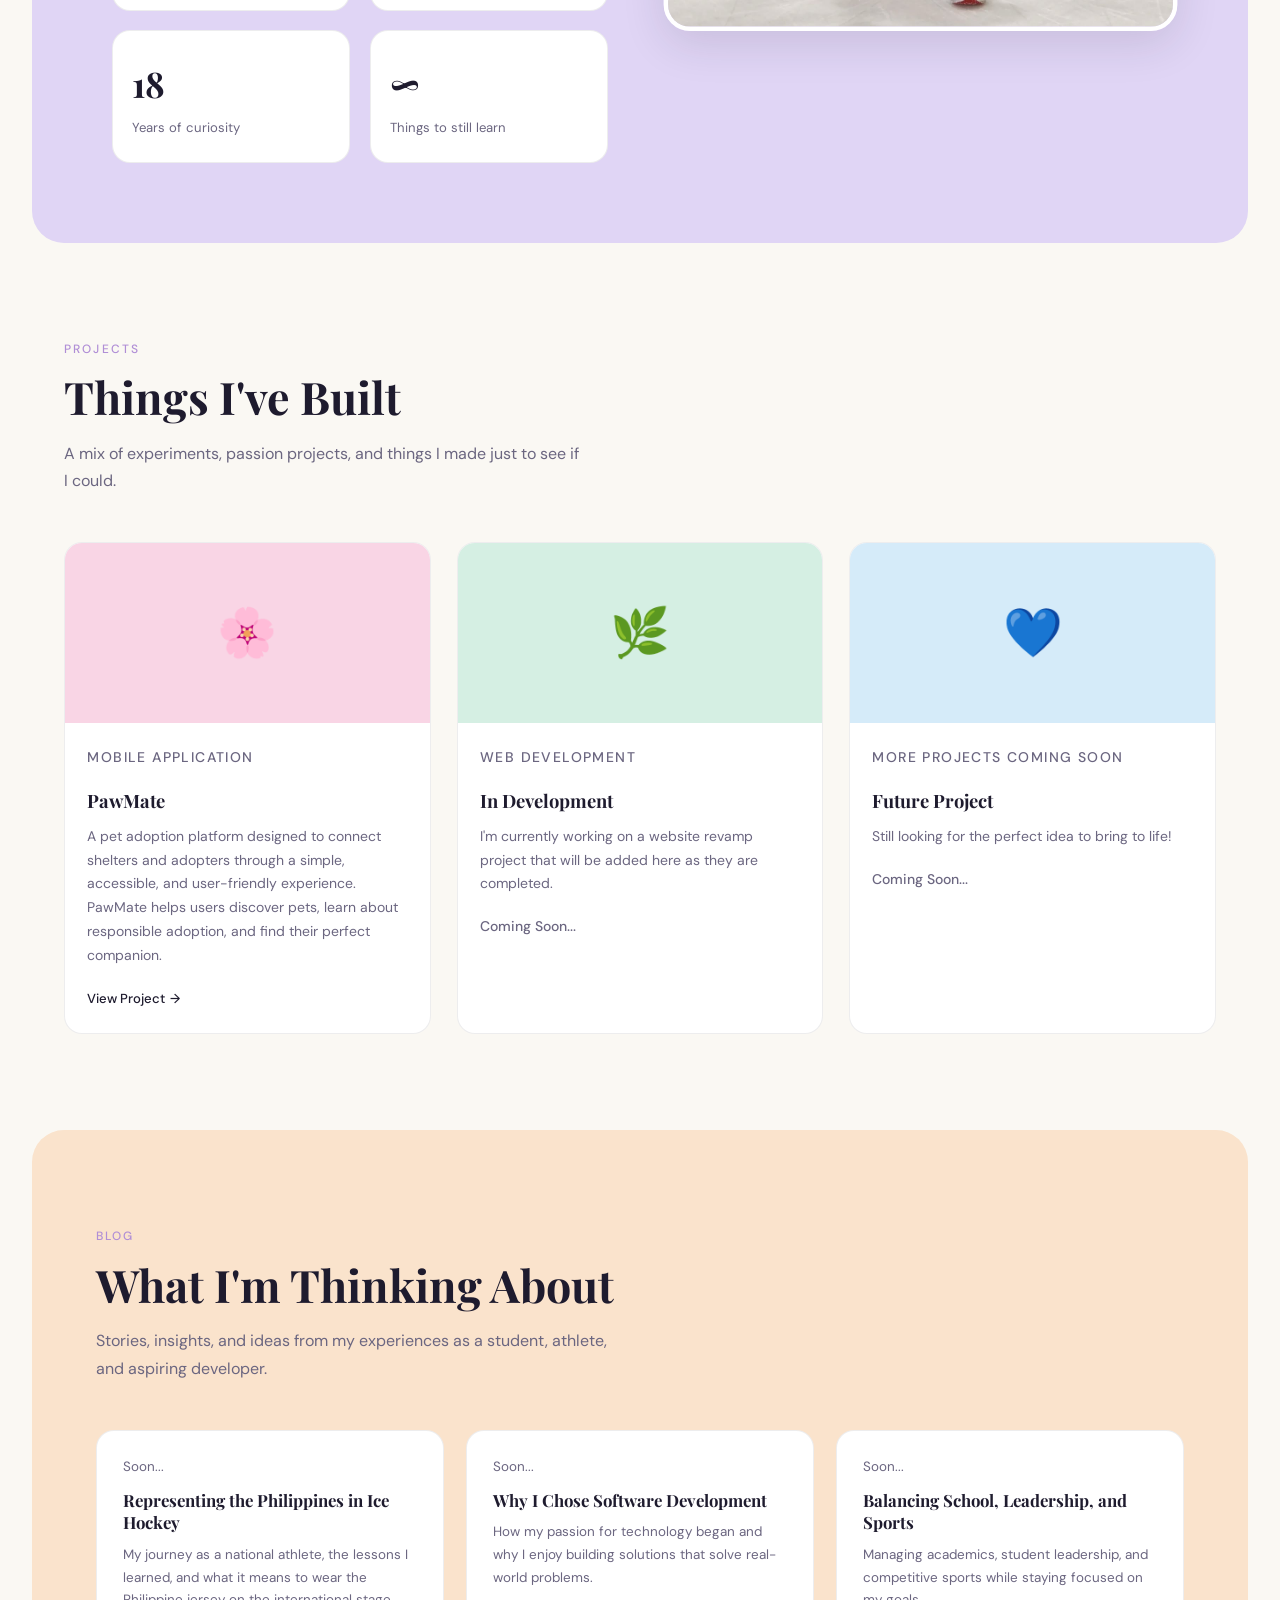
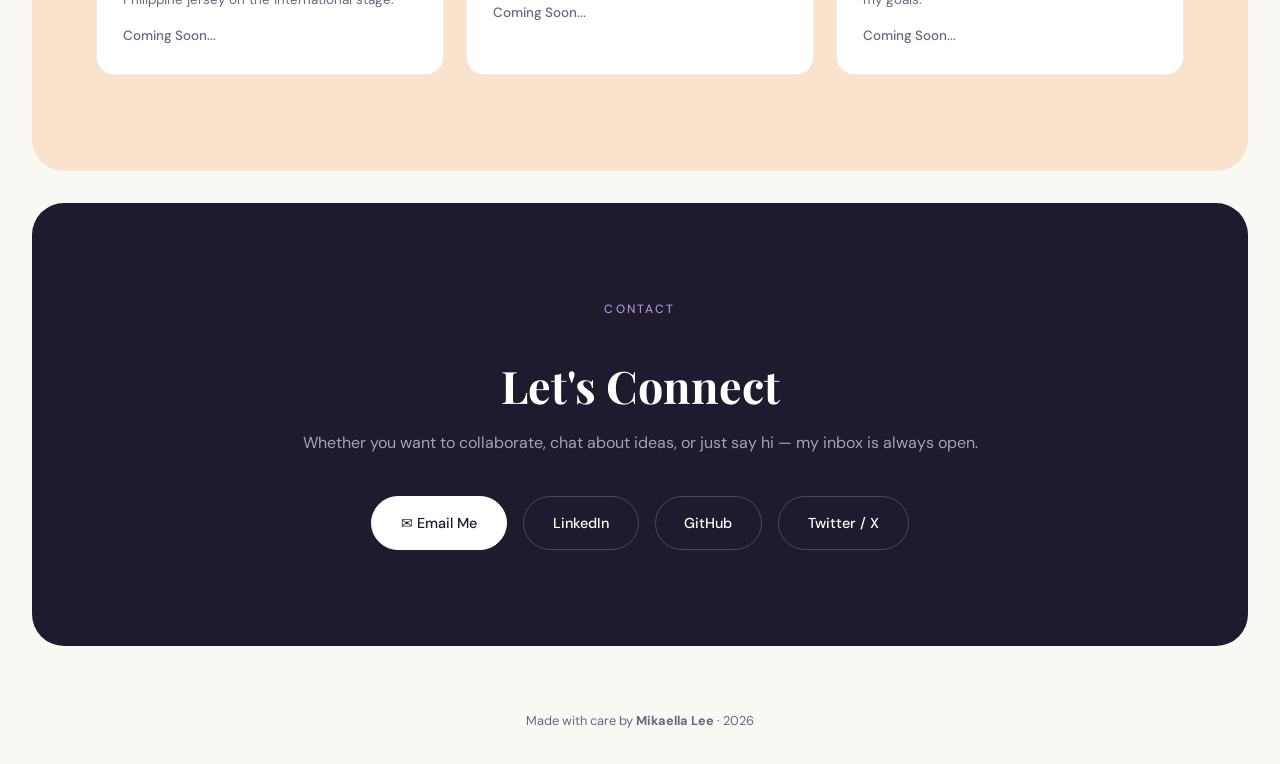
==== commit ecd42517: "last" ====
--- a/index.html
+++ b/index.html
@@ -470,7 +470,7 @@
       <span class="tag tag-peach">🚀 Innovation</span>
     </div>
     <div class="stats-grid" style="margin-top: 2rem;">
-      <div class="stat-card"><div class="num">1</div><div class="label">Projects completed</div></div>
+      <div class="stat-card"><div class="num">1</div><div class="label">Project completed</div></div>
       <div class="stat-card"><div class="num">3</div><div class="label">Blog posts to bepublished</div></div>
       <div class="stat-card"><div class="num">18</div><div class="label">Years of curiosity</div></div>
       <div class="stat-card"><div class="num">∞</div><div class="label">Things to still learn</div></div>
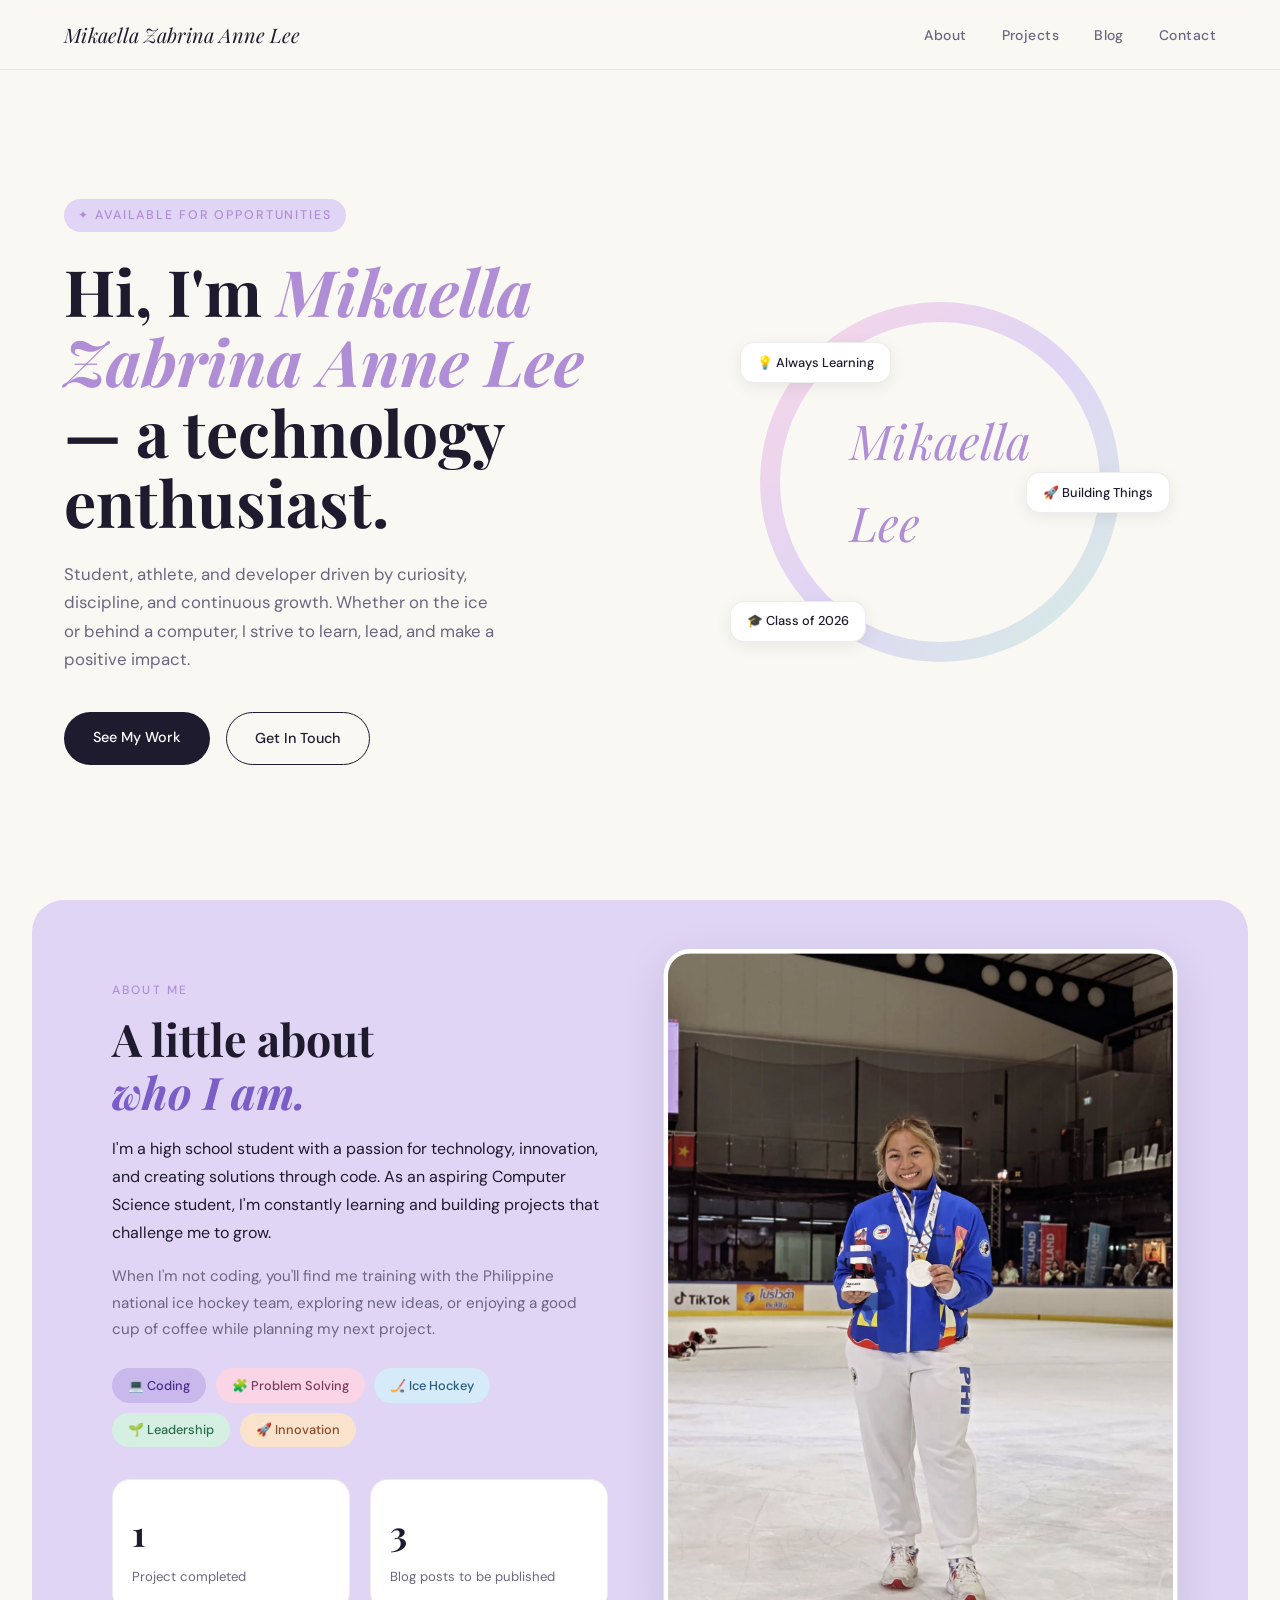
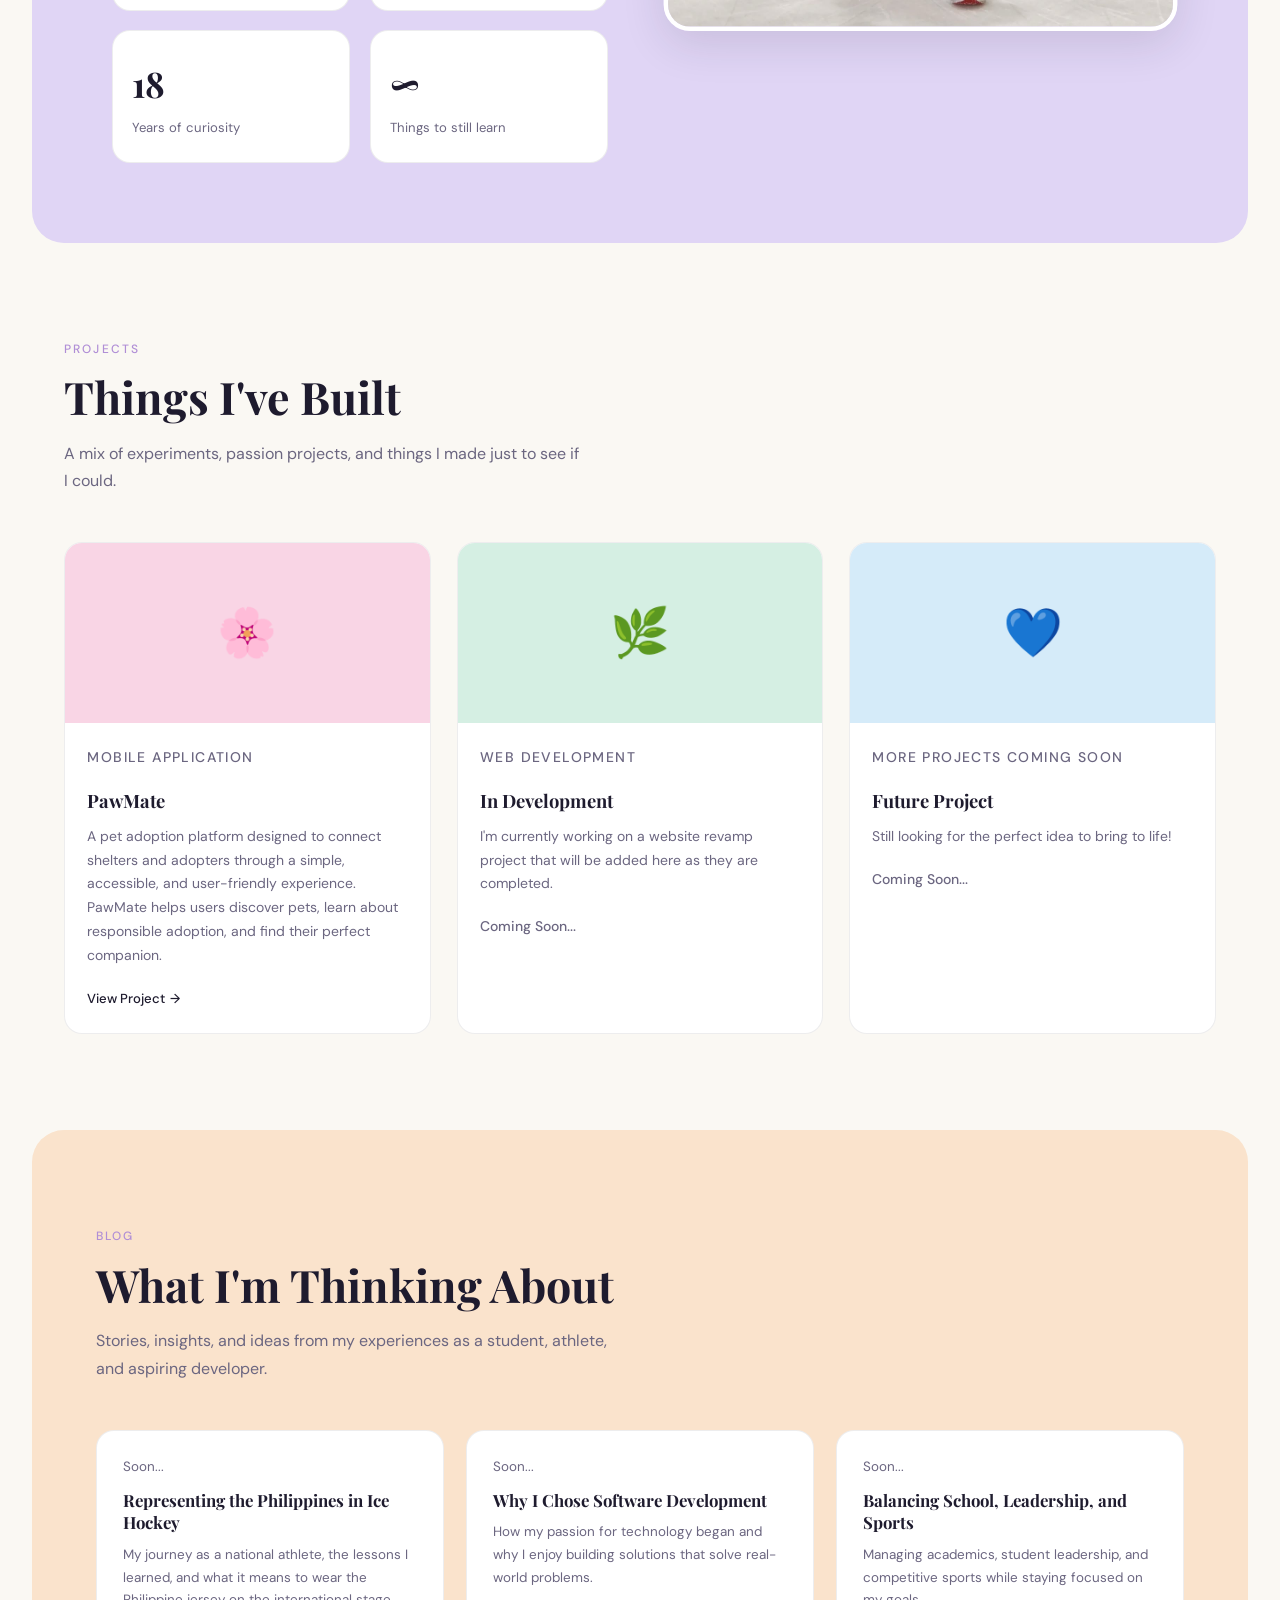
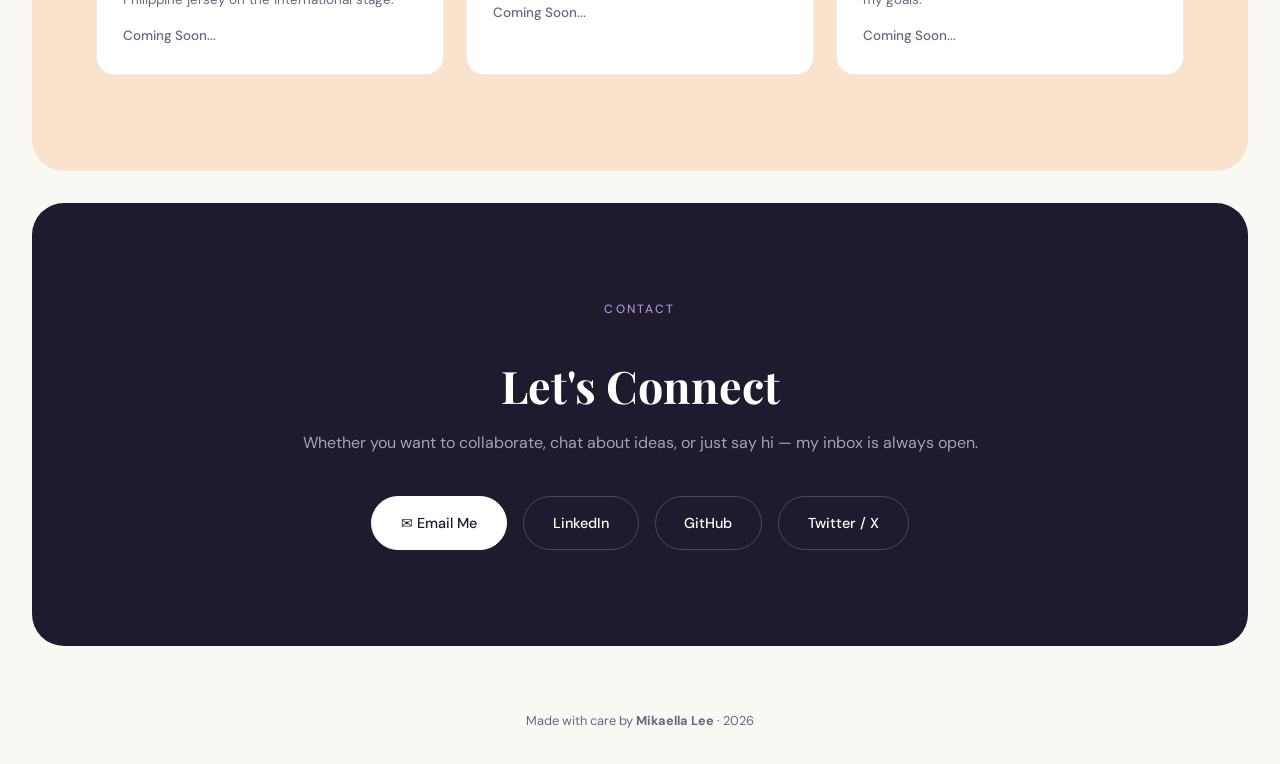
==== commit 139d7371: "added space" ====
--- a/index.html
+++ b/index.html
@@ -471,7 +471,7 @@
     </div>
     <div class="stats-grid" style="margin-top: 2rem;">
       <div class="stat-card"><div class="num">1</div><div class="label">Project completed</div></div>
-      <div class="stat-card"><div class="num">3</div><div class="label">Blog posts to bepublished</div></div>
+      <div class="stat-card"><div class="num">3</div><div class="label">Blog posts to be published</div></div>
       <div class="stat-card"><div class="num">18</div><div class="label">Years of curiosity</div></div>
       <div class="stat-card"><div class="num">∞</div><div class="label">Things to still learn</div></div>
     </div>
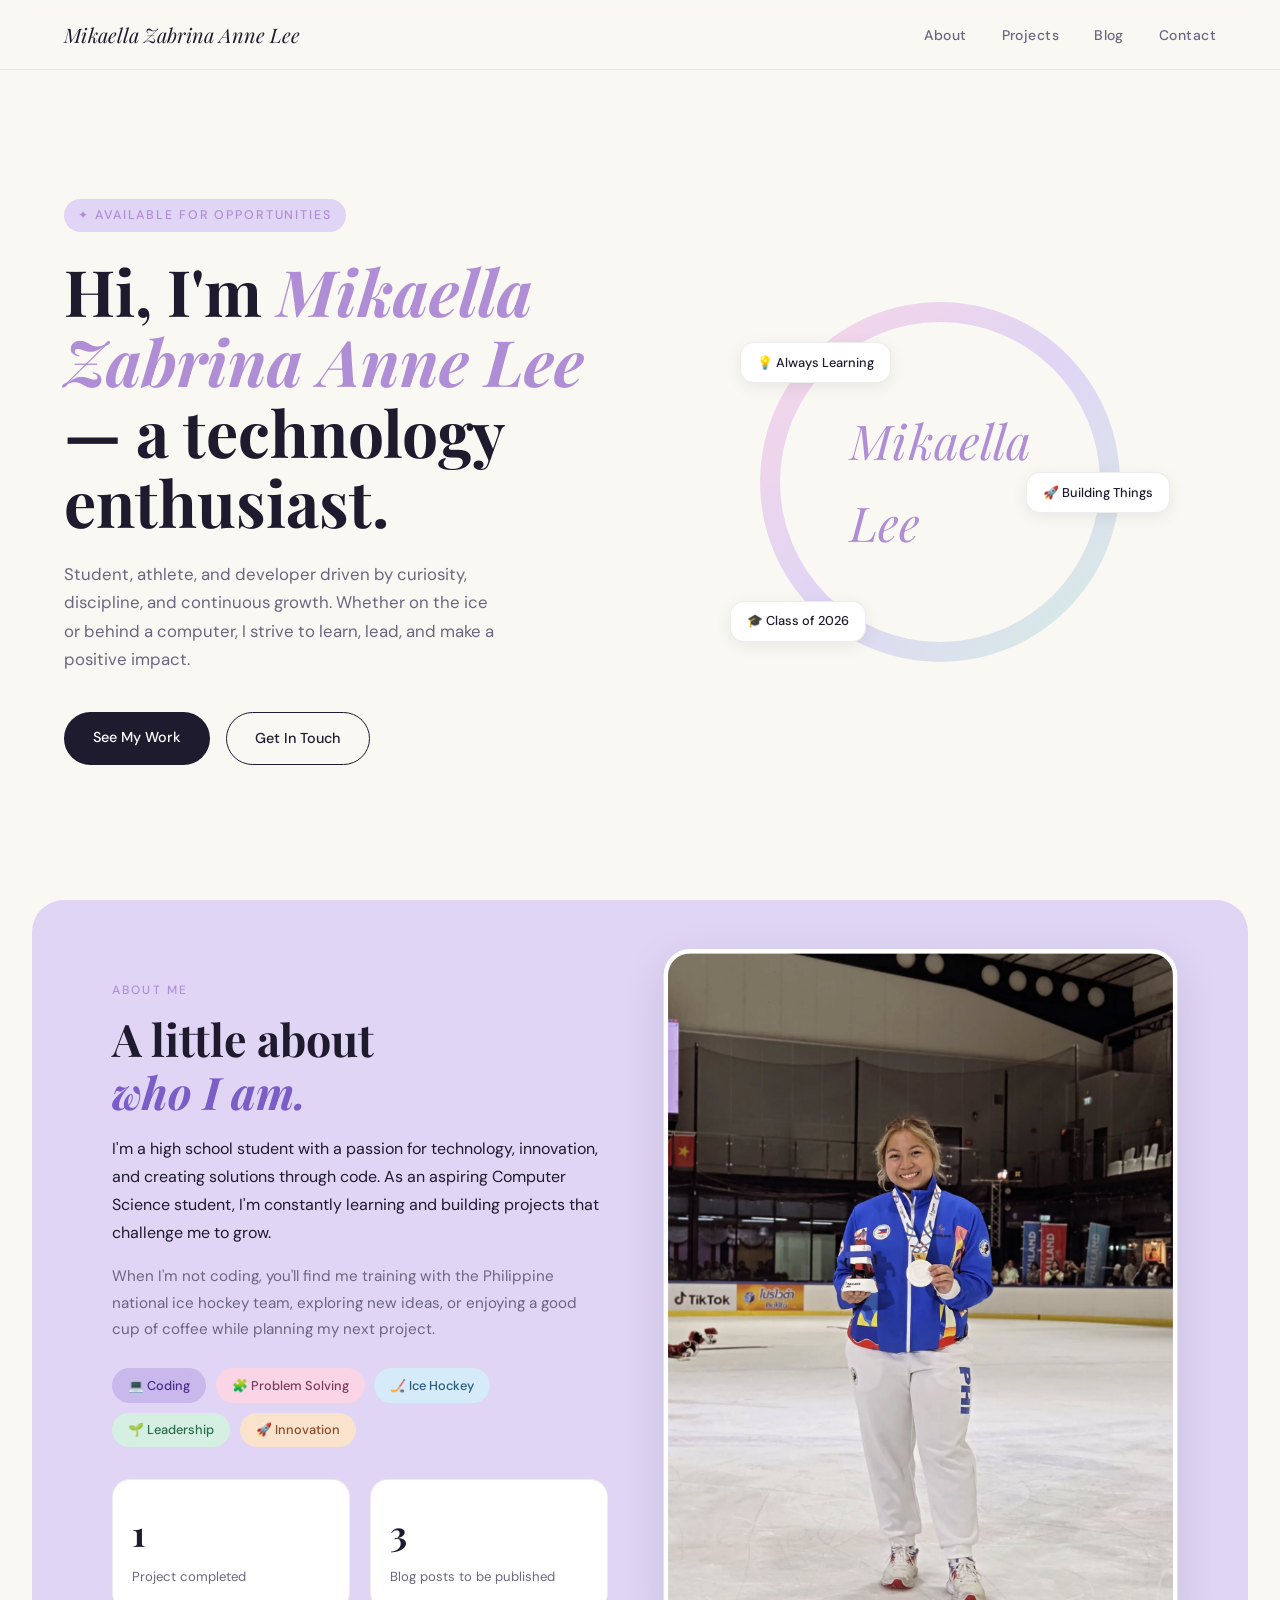
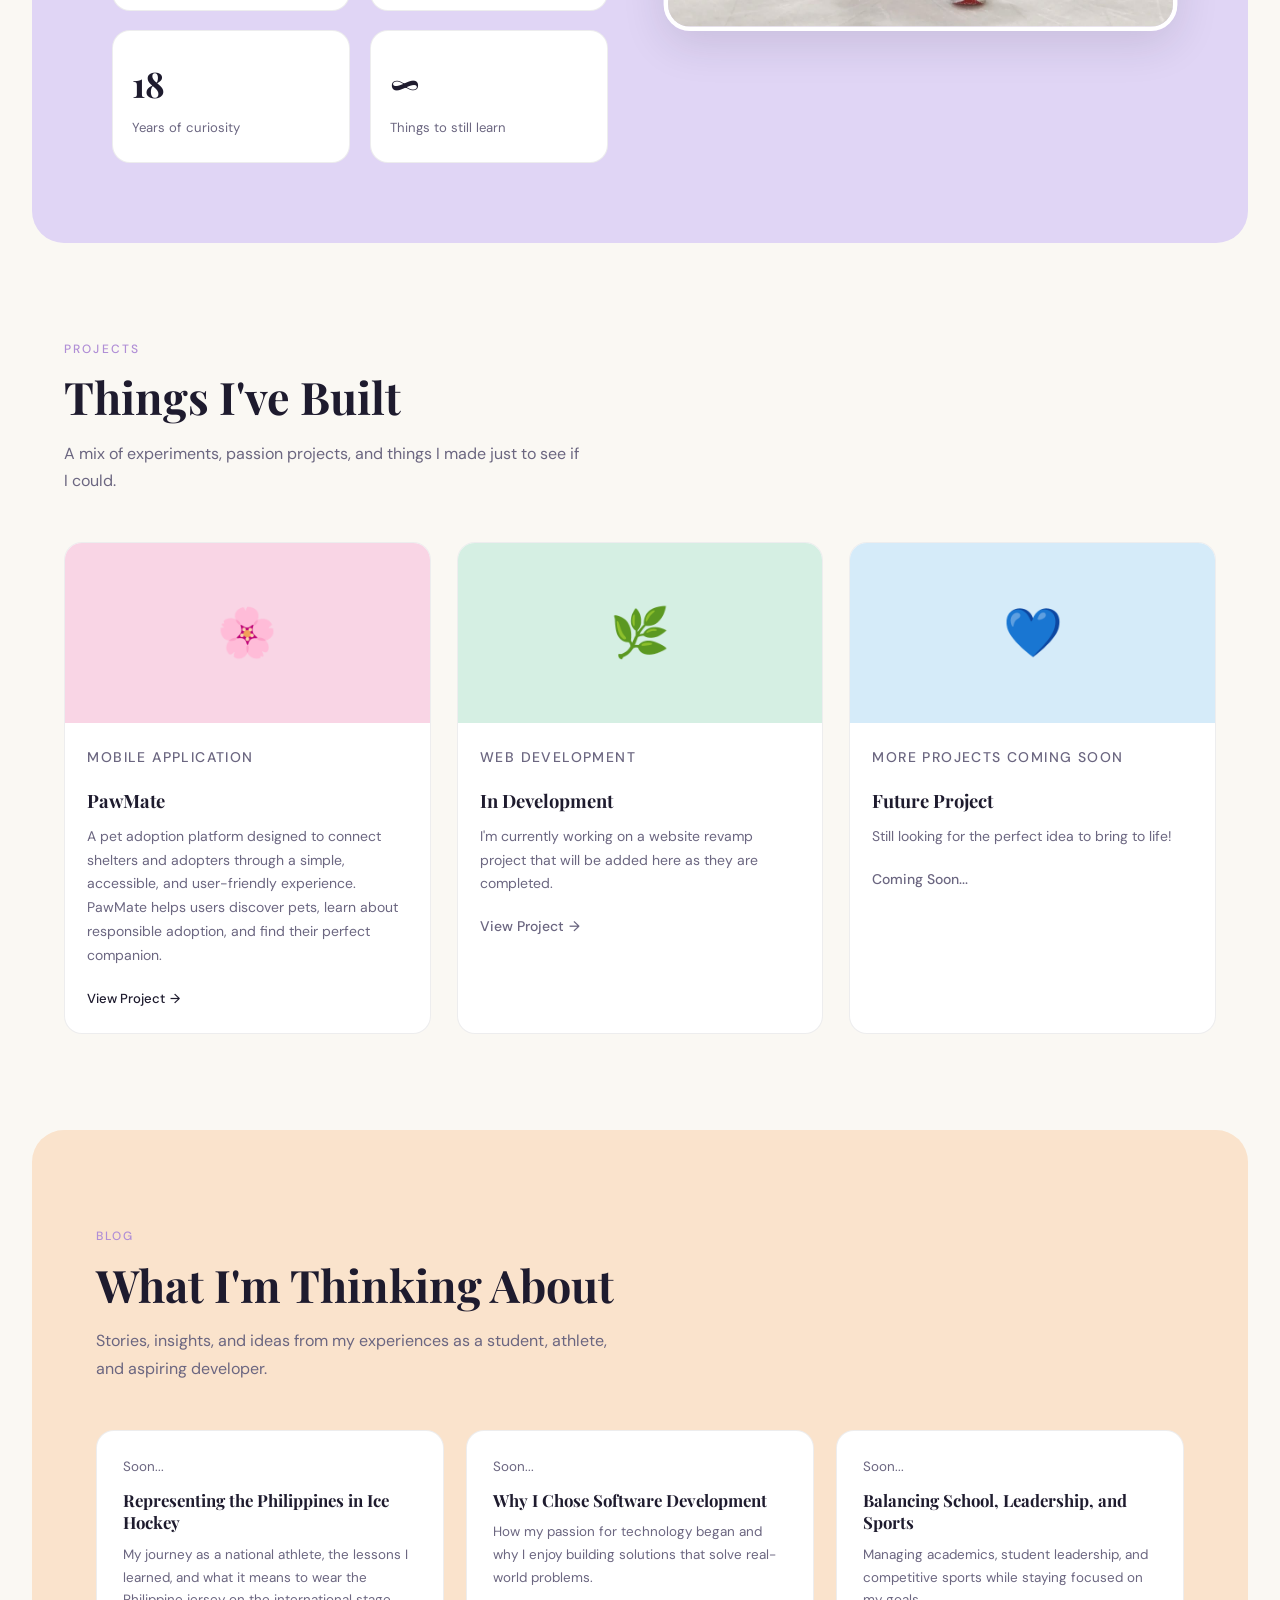
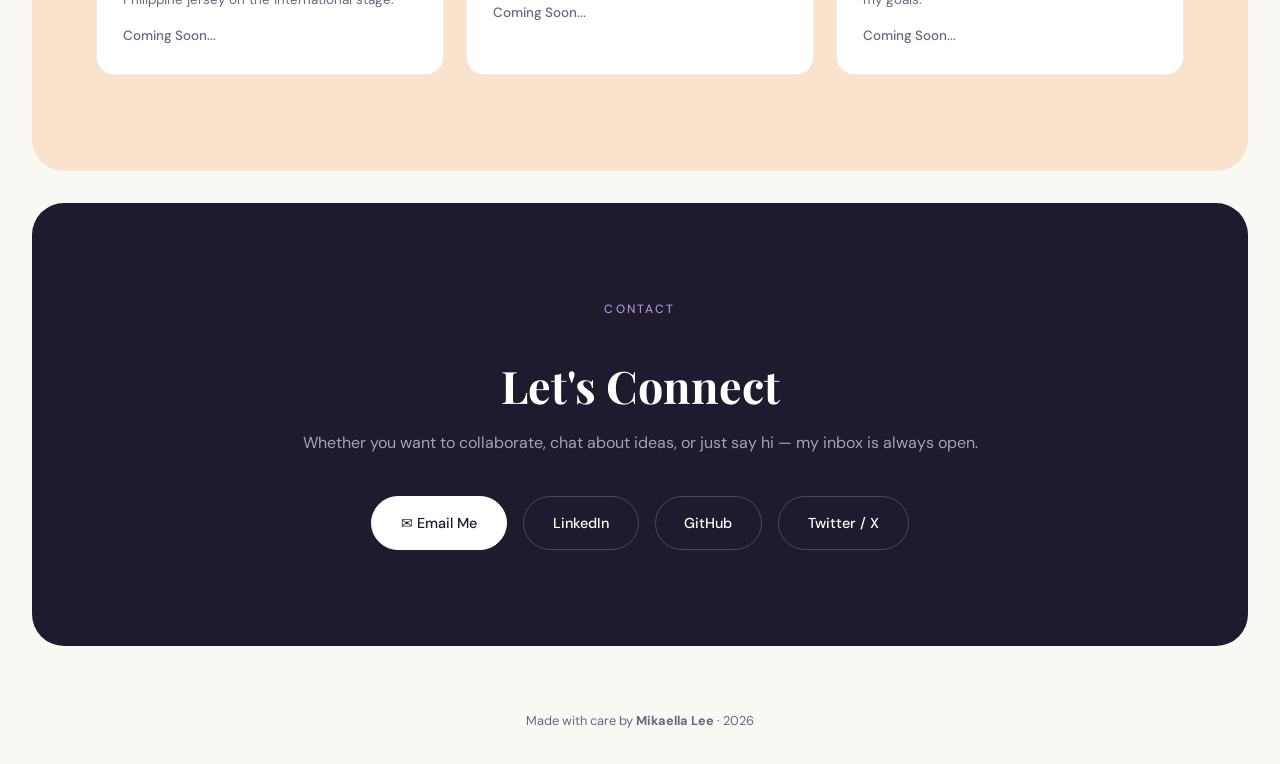
==== commit 33c84623: "added link to project" ====
--- a/index.html
+++ b/index.html
@@ -507,7 +507,7 @@
           <h3>In Development</h3>
           <p>I'm currently working on a website revamp project that will be added here as they are completed.</p>
   
-           <p class="project-coming">Coming Soon...</p>
+           <p class="project-link" href="https://leegoalie89.wixsite.com/deliverease-flexit">View Project</p>
         </div>
       </div>
 
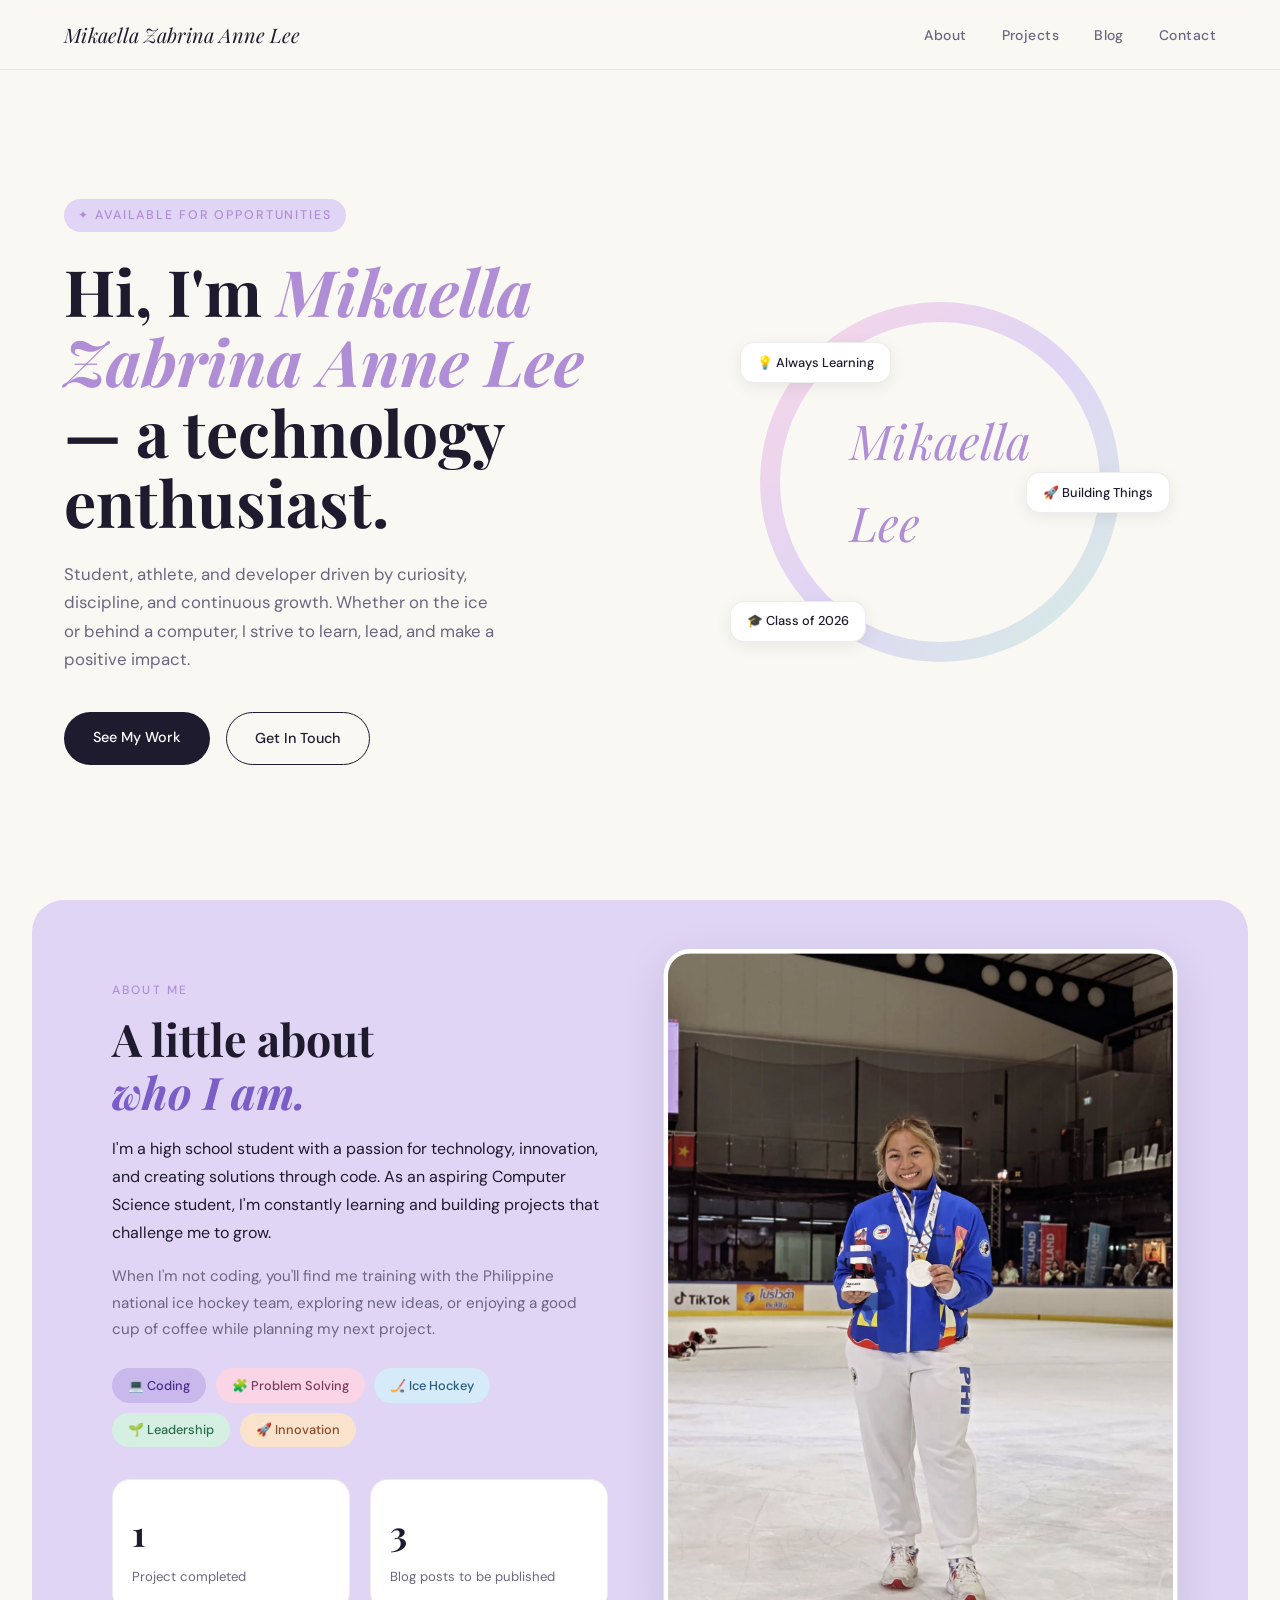
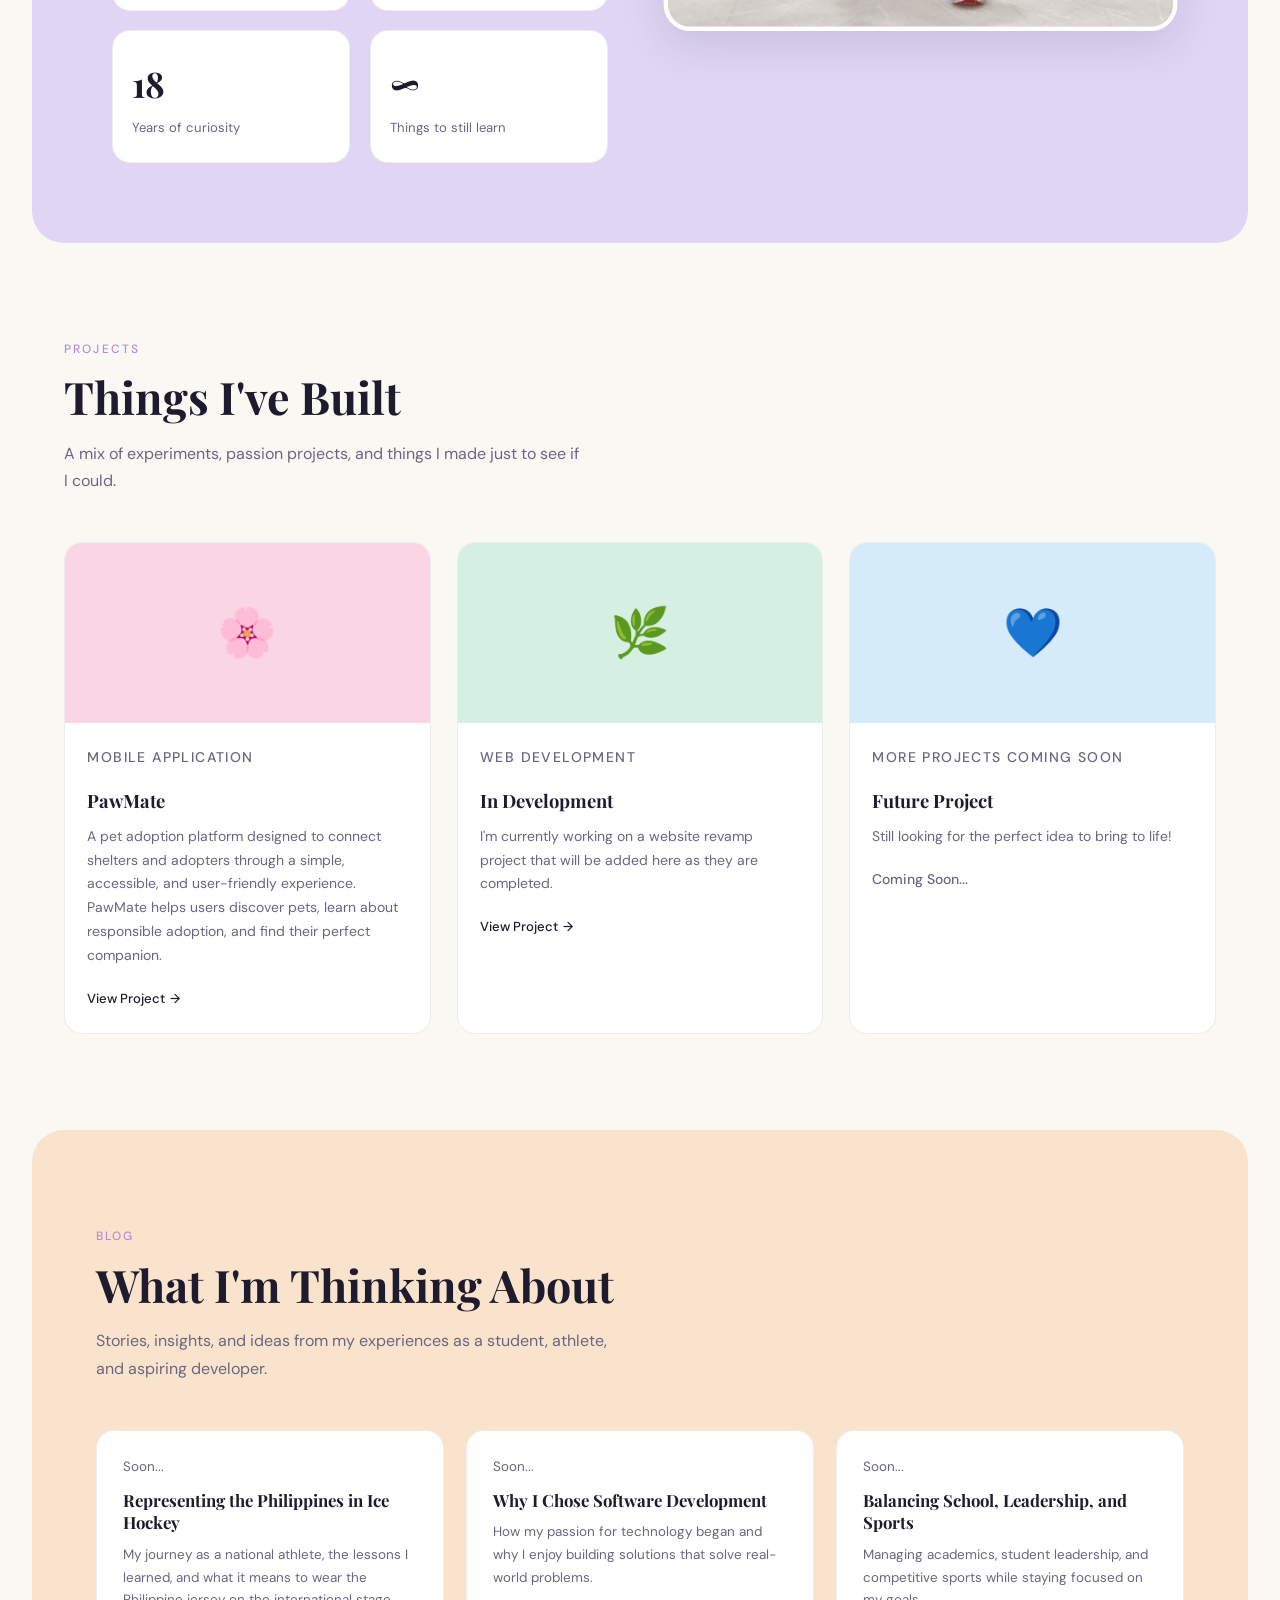
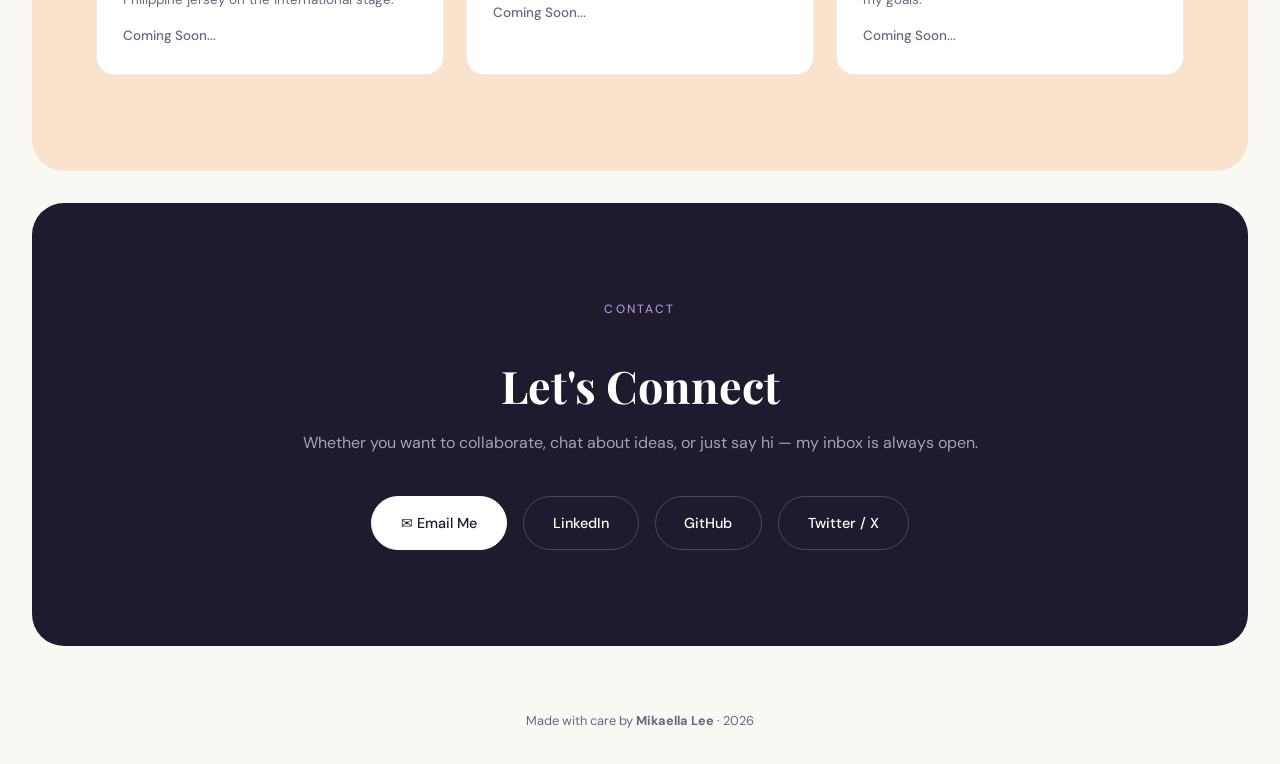
==== commit 4250b6c0: "fixed link" ====
--- a/index.html
+++ b/index.html
@@ -507,7 +507,7 @@
           <h3>In Development</h3>
           <p>I'm currently working on a website revamp project that will be added here as they are completed.</p>
   
-           <p class="project-link" href="https://leegoalie89.wixsite.com/deliverease-flexit">View Project</p>
+           <a class="project-link" href="https://leegoalie89.wixsite.com/deliverease-flexit">View Project</a>
         </div>
       </div>
 
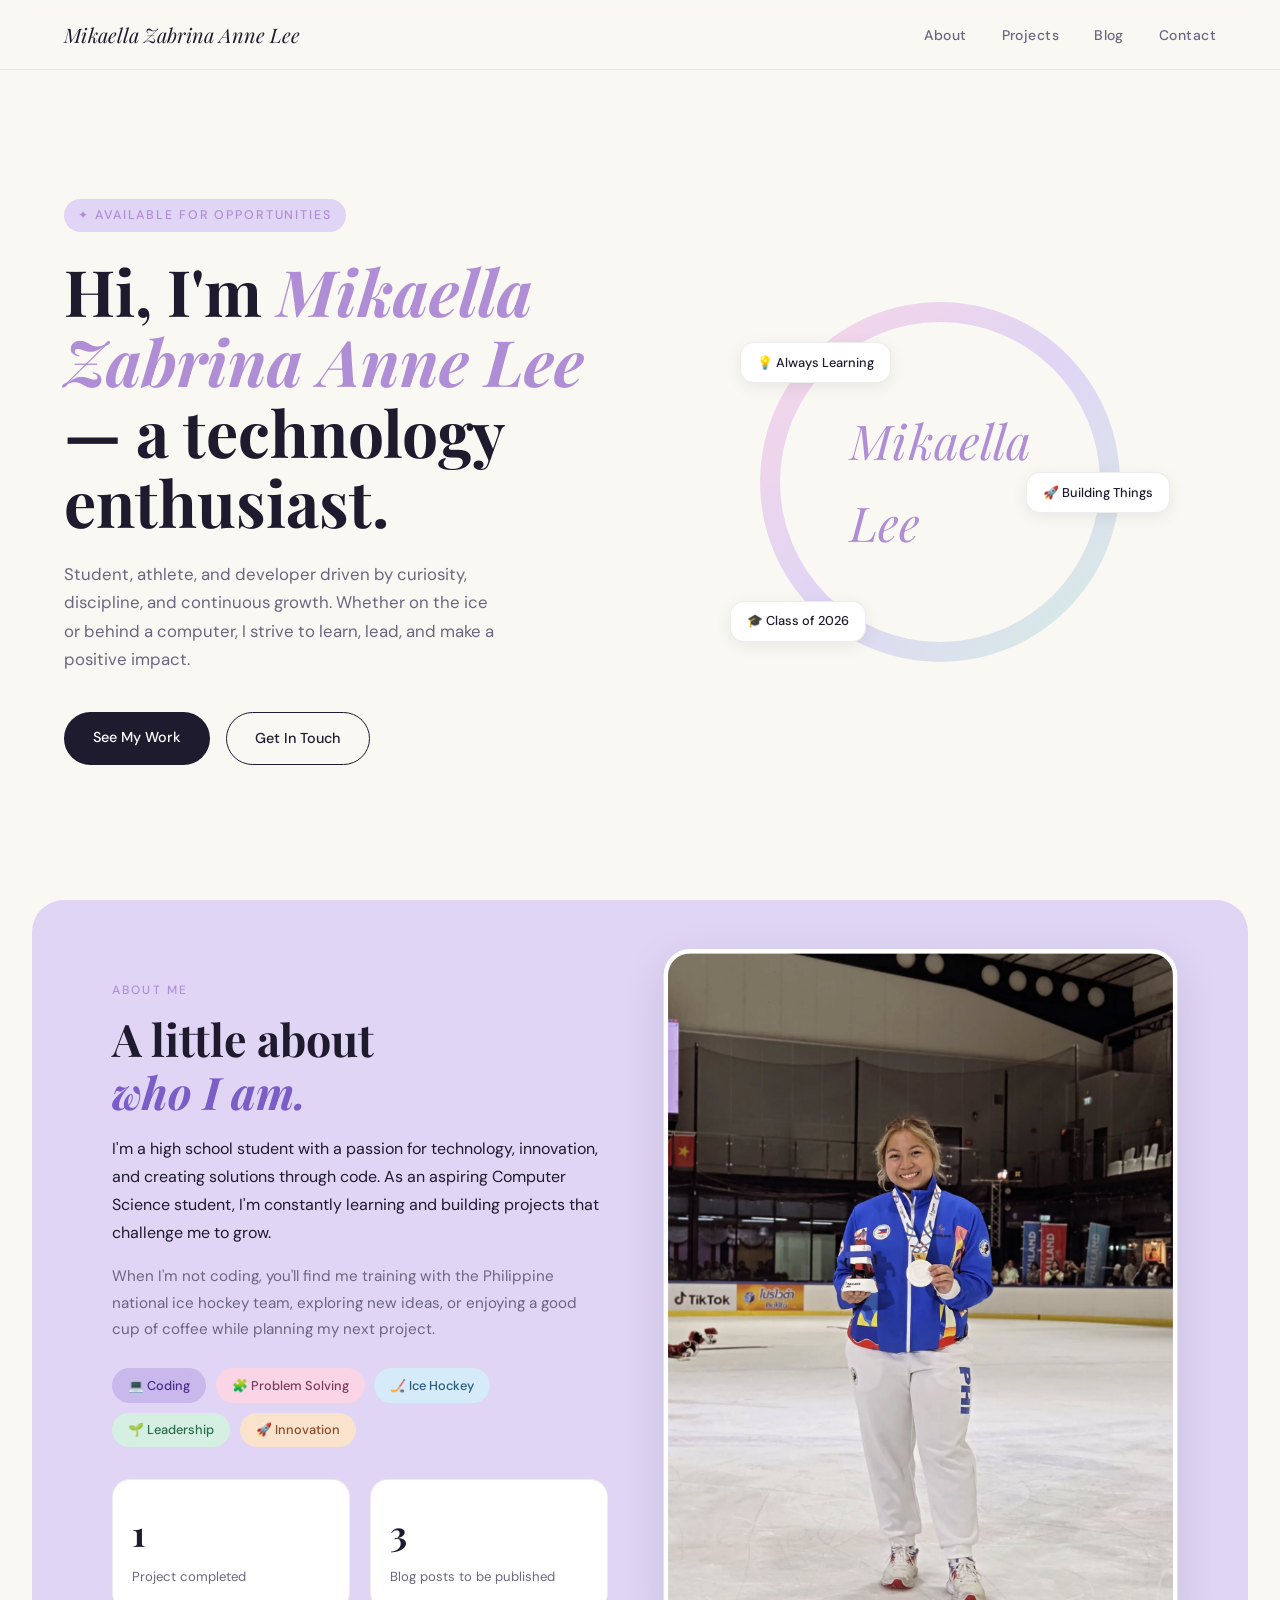
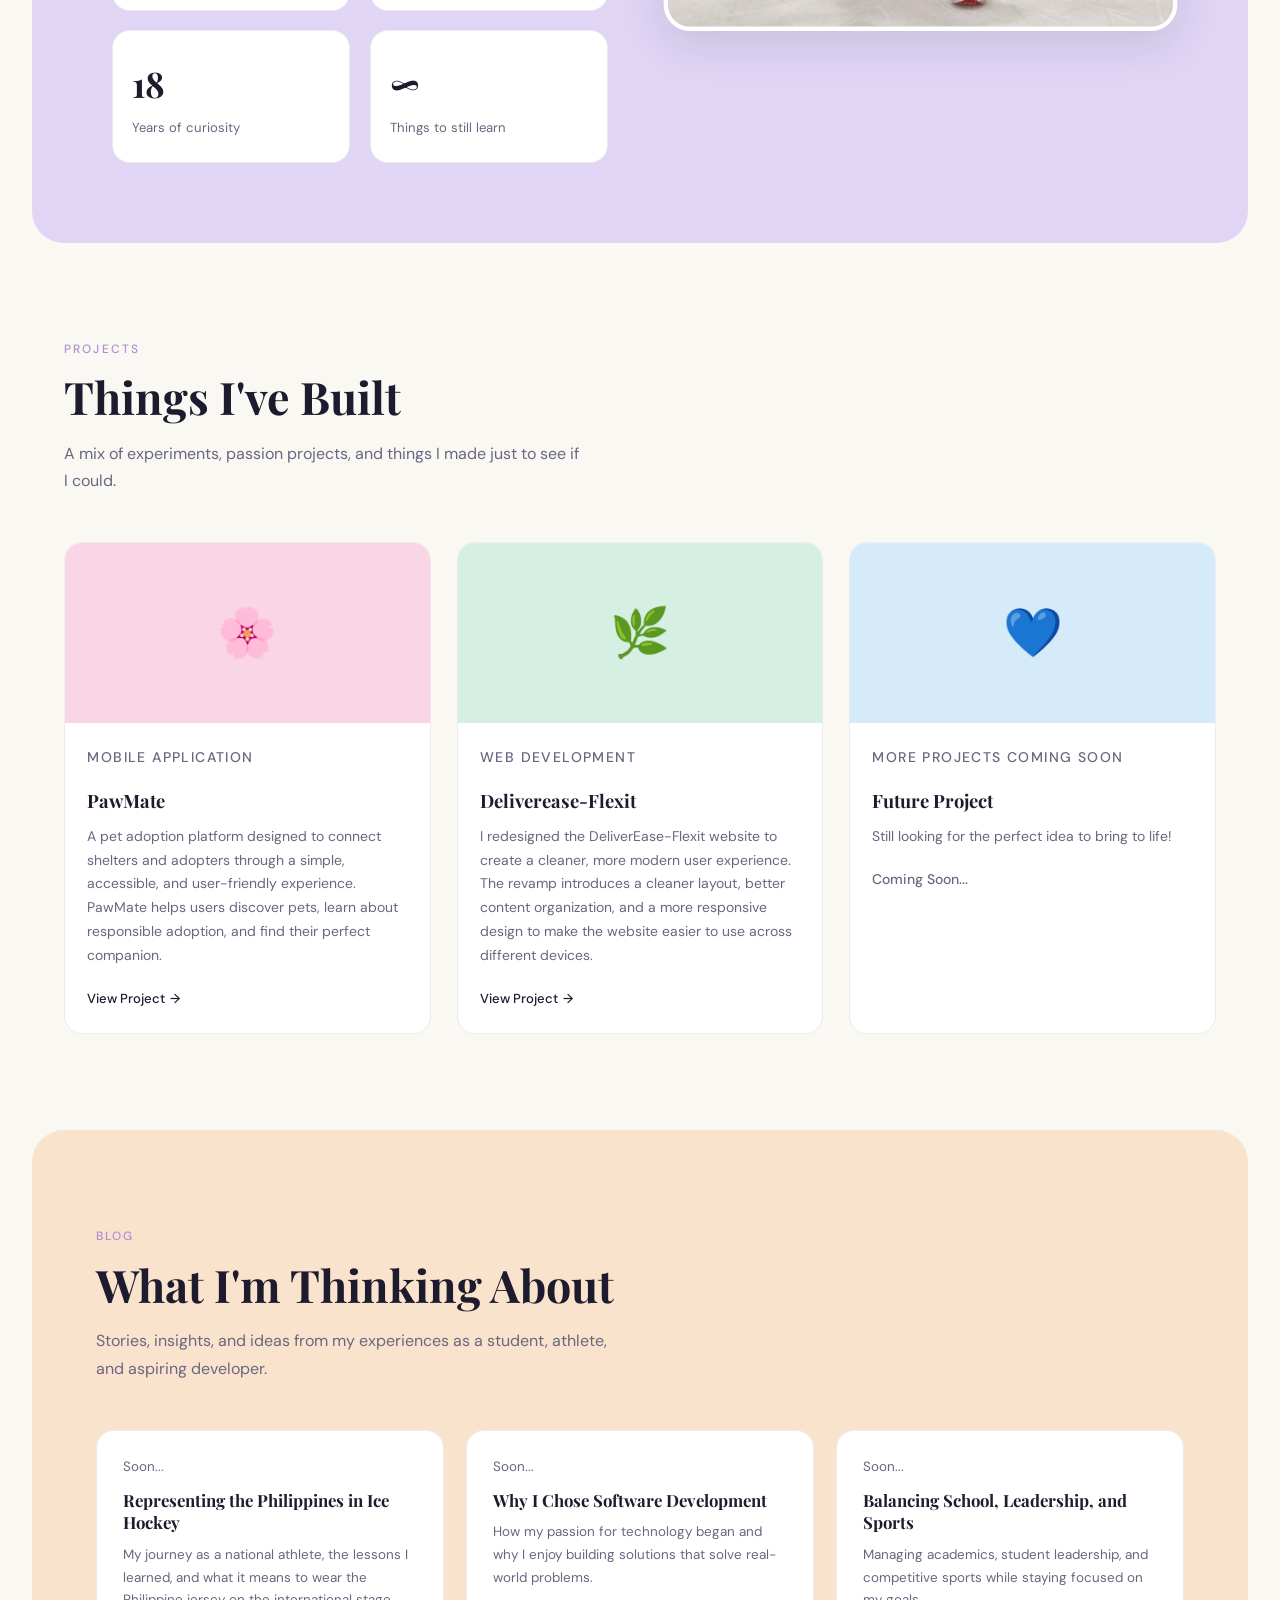
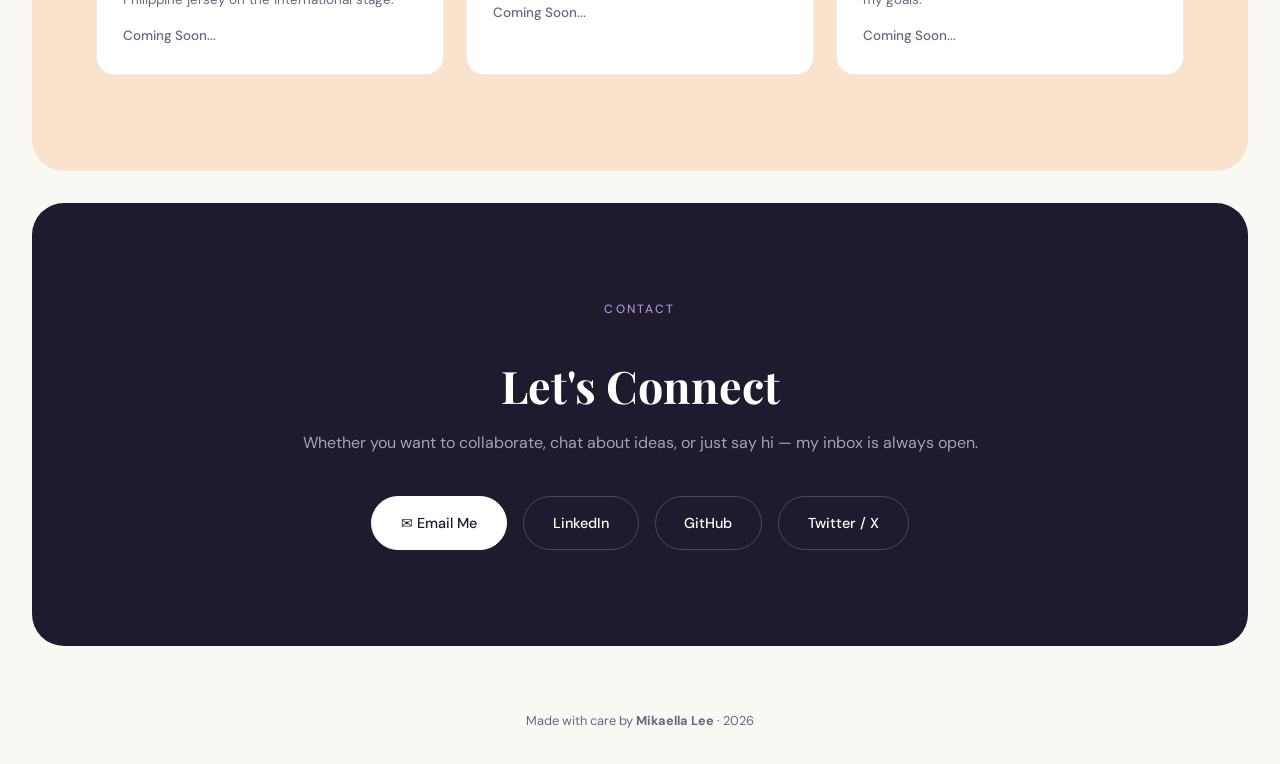
==== commit 2a5d73bc: "added description" ====
--- a/index.html
+++ b/index.html
@@ -504,8 +504,8 @@
         <div class="project-thumb thumb-mint">🌿</div>
         <div class="project-body">
           <p class="project-chip">Web Development</p>
-          <h3>In Development</h3>
-          <p>I'm currently working on a website revamp project that will be added here as they are completed.</p>
+          <h3>Deliverease-Flexit</h3>
+          <p>I redesigned the DeliverEase-Flexit website to create a cleaner, more modern user experience. The revamp introduces a cleaner layout, better content organization, and a more responsive design to make the website easier to use across different devices.</p>
   
            <a class="project-link" href="https://leegoalie89.wixsite.com/deliverease-flexit">View Project</a>
         </div>
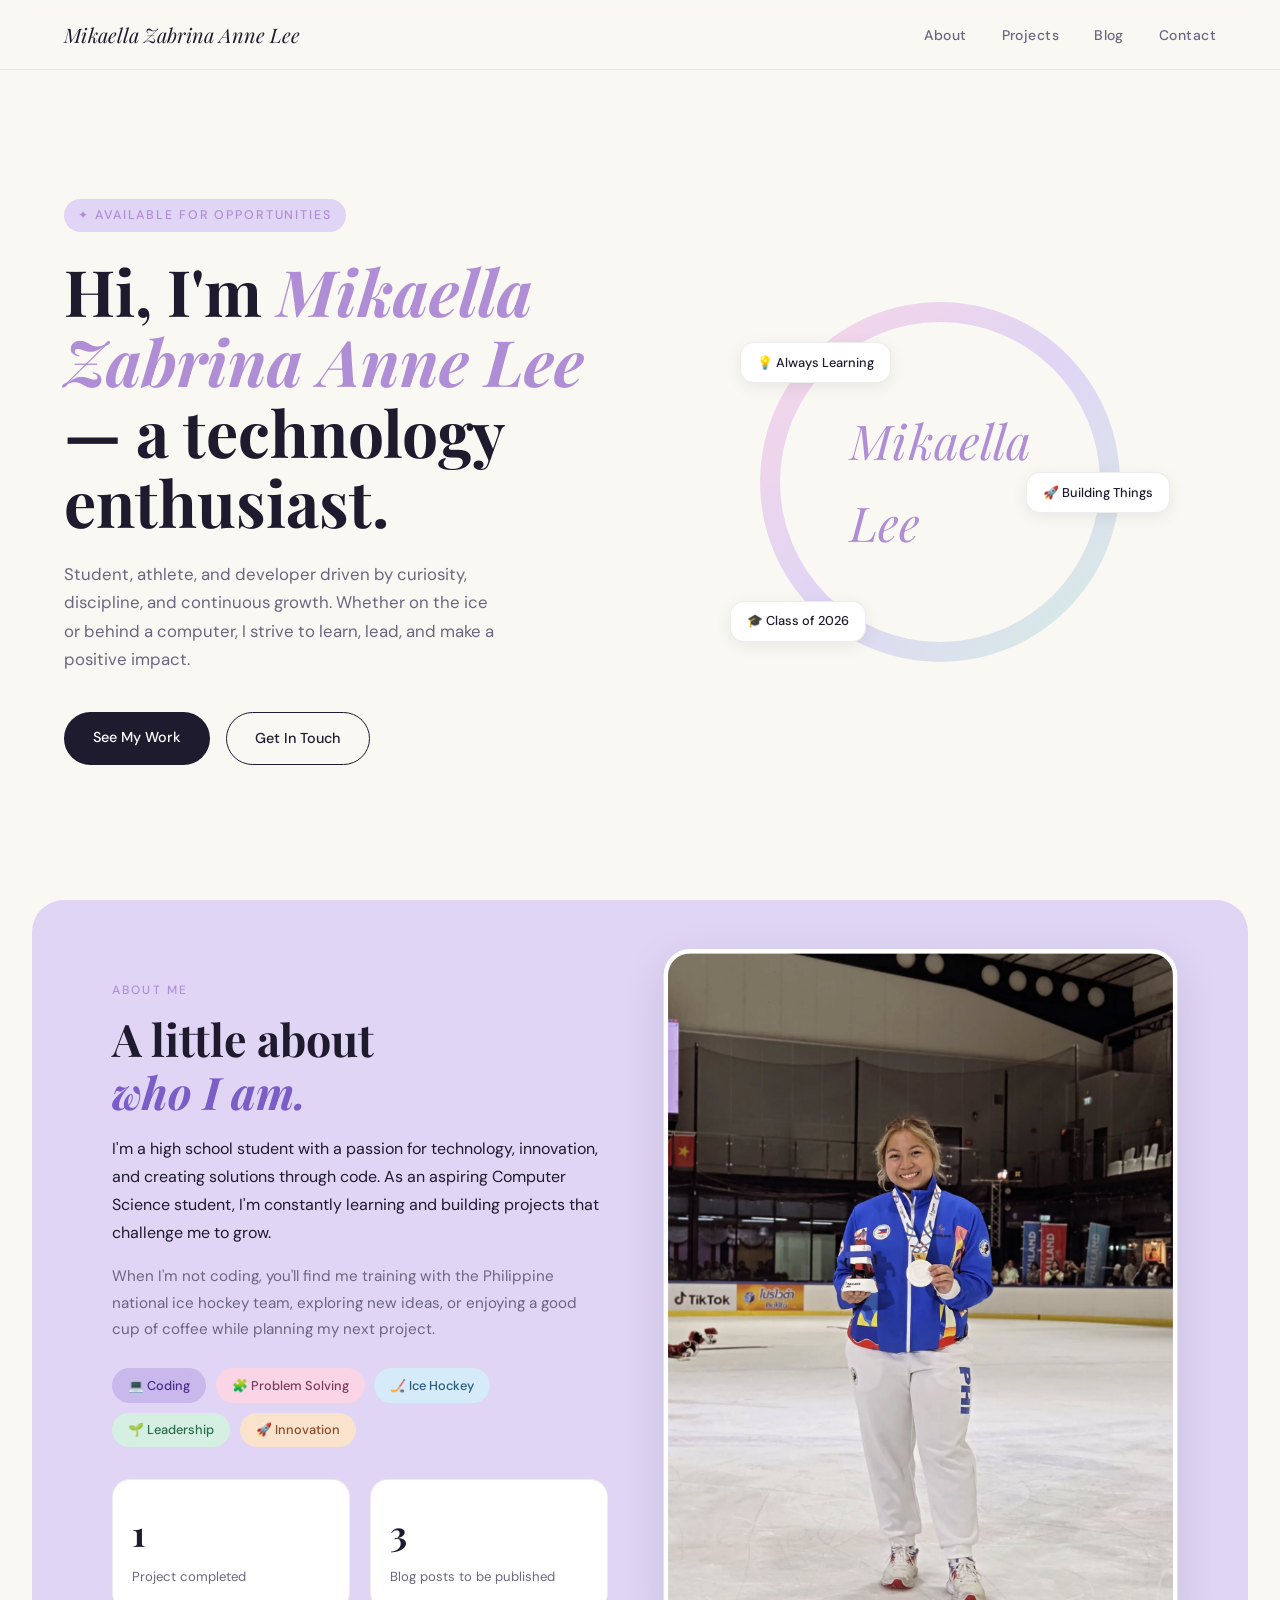
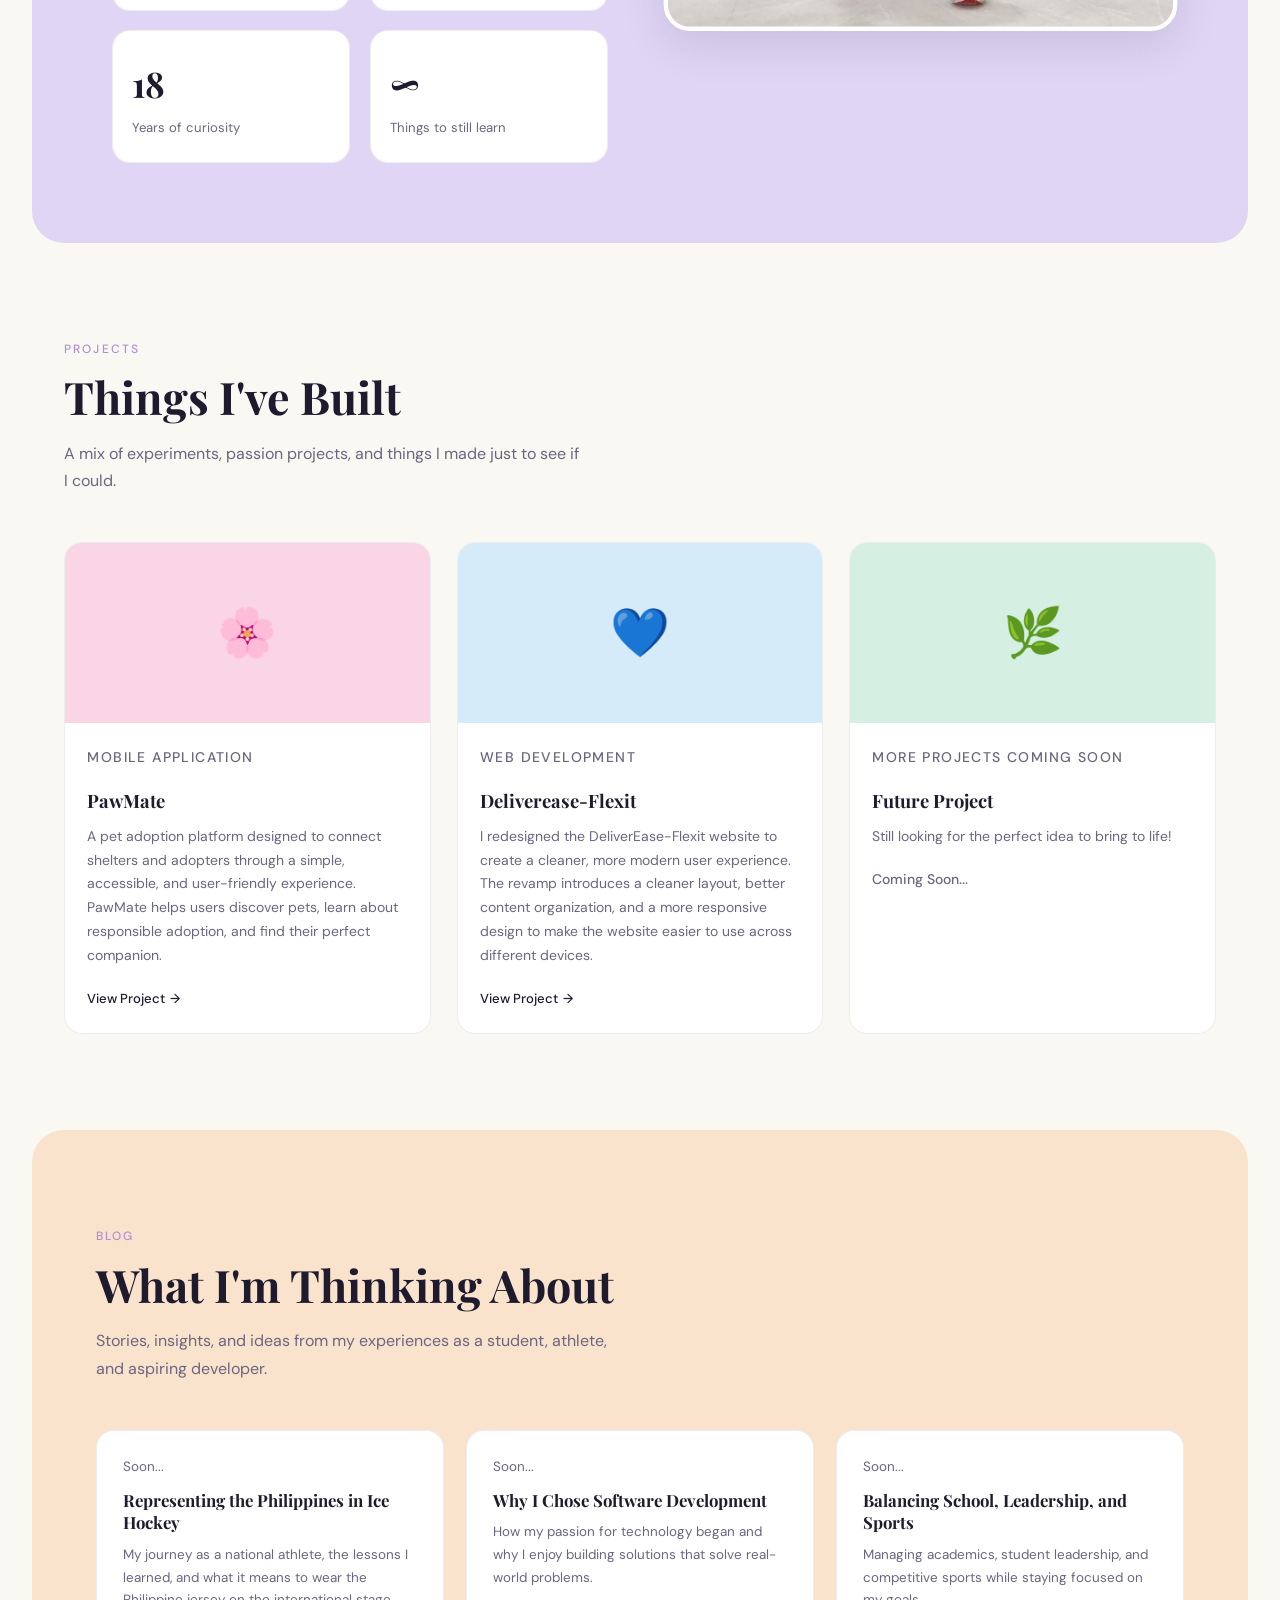
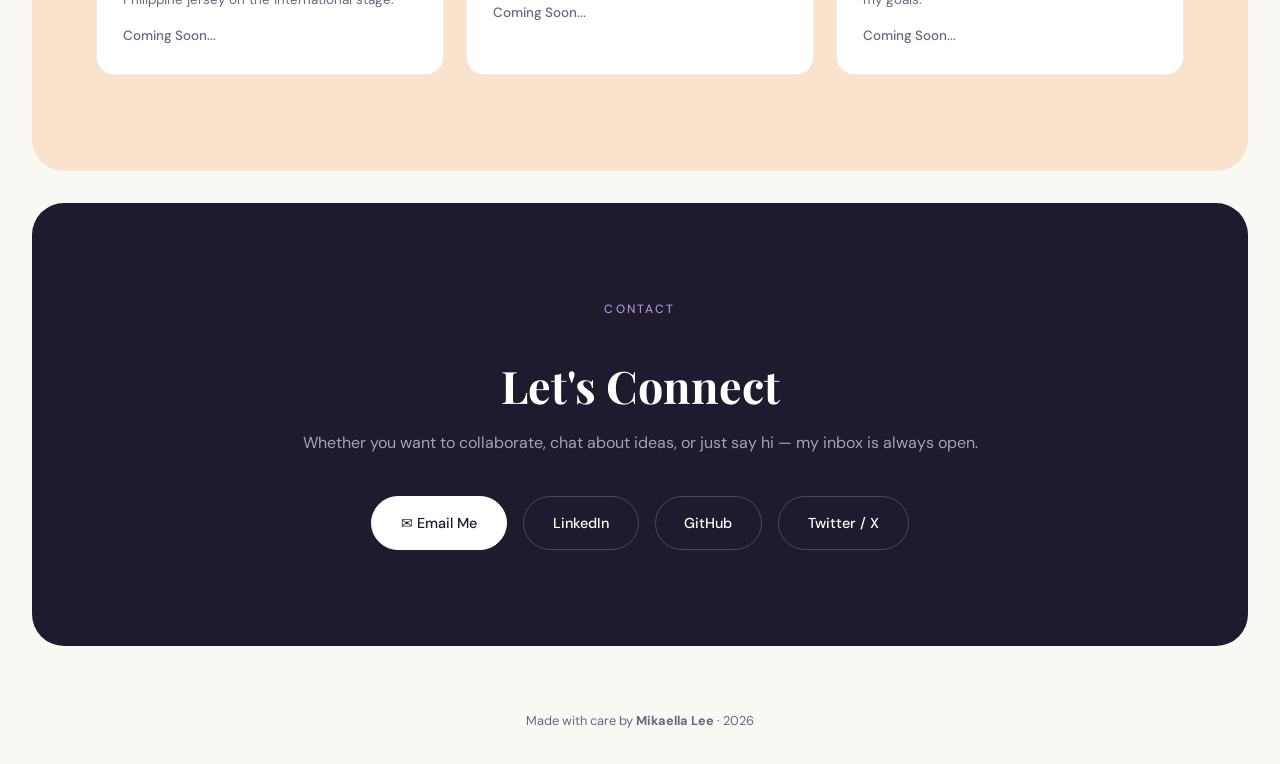
==== commit bdcad98a: "added pawmate page & css" ====
--- a/index.html
+++ b/index.html
@@ -6,414 +6,9 @@
   <title>Your Name — Portfolio</title>
   <link rel="preconnect" href="https://fonts.googleapis.com">
   <link rel="preconnect" href="https://fonts.gstatic.com" crossorigin>
+  
   <link href="https://fonts.googleapis.com/css2?family=Playfair+Display:ital,wght@0,400;0,700;1,400&family=DM+Sans:wght@300;400;500&display=swap" rel="stylesheet">
-  <style>
-    *, *::before, *::after { box-sizing: border-box; margin: 0; padding: 0; }
-
-    :root {
-      --pink:    #F9D5E5;
-      --mint:    #D5EFE3;
-      --lavender:#E0D5F5;
-      --peach:   #FAE3CC;
-      --sky:     #D5EBF9;
-      --cream:   #FAF8F3;
-      --dark:    #1E1B2E;
-      --muted:   #6B6680;
-      --accent:  #B08ED6;
-      --border:  rgba(30,27,46,0.08);
-      --radius:  18px;
-      --font-display: 'Playfair Display', serif;
-      --font-body:    'DM Sans', sans-serif;
-    }
-
-    html { scroll-behavior: smooth; }
-
-    body {
-      font-family: var(--font-body);
-      background: var(--cream);
-      color: var(--dark);
-      line-height: 1.7;
-      overflow-x: hidden;
-    }
-
-    /* ── NAV ── */
-    nav {
-      position: fixed; top: 0; left: 0; right: 0; z-index: 100;
-      display: flex; align-items: center; justify-content: space-between;
-      padding: 1.1rem 4rem;
-      background: rgba(250,248,243,0.82);
-      backdrop-filter: blur(12px);
-      border-bottom: 1px solid var(--border);
-    }
-    .nav-logo {
-      font-family: var(--font-display);
-      font-size: 1.25rem;
-      color: var(--dark);
-      text-decoration: none;
-      font-style: italic;
-    }
-    .nav-links { display: flex; gap: 2.2rem; list-style: none; }
-    .nav-links a {
-      text-decoration: none;
-      font-size: 0.875rem;
-      font-weight: 500;
-      color: var(--muted);
-      letter-spacing: 0.03em;
-      transition: color 0.2s;
-    }
-    .nav-links a:hover { color: var(--dark); }
-
-    /* ── HERO ── */
-    #hero {
-      min-height: 100vh;
-      display: grid;
-      grid-template-columns: 1fr 1fr;
-      align-items: center;
-      padding: 8rem 4rem 4rem;
-      gap: 3rem;
-    }
-    .hero-text { max-width: 540px; }
-    .hero-eyebrow {
-      display: inline-block;
-      font-size: 0.78rem;
-      font-weight: 500;
-      letter-spacing: 0.15em;
-      text-transform: uppercase;
-      color: var(--accent);
-      background: var(--lavender);
-      padding: 0.35rem 0.9rem;
-      border-radius: 100px;
-      margin-bottom: 1.5rem;
-    }
-    .hero-text h1 {
-      font-family: var(--font-display);
-      font-size: clamp(2.8rem, 5vw, 4.2rem);
-      line-height: 1.1;
-      margin-bottom: 1.4rem;
-      color: var(--dark);
-    }
-    .hero-text h1 em { color: var(--accent); font-style: italic; }
-    .hero-text p {
-      font-size: 1.05rem;
-      color: var(--muted);
-      margin-bottom: 2.4rem;
-      max-width: 440px;
-    }
-    .hero-cta { display: flex; gap: 1rem; flex-wrap: wrap; }
-    .btn {
-      display: inline-block;
-      padding: 0.8rem 1.8rem;
-      border-radius: 100px;
-      font-size: 0.9rem;
-      font-weight: 500;
-      text-decoration: none;
-      transition: transform 0.18s, box-shadow 0.18s;
-      cursor: pointer;
-      border: none;
-    }
-    .btn:hover { transform: translateY(-2px); }
-    .btn-primary { background: var(--dark); color: #fff; }
-    .btn-primary:hover { box-shadow: 0 8px 24px rgba(30,27,46,0.18); }
-    .btn-outline {
-      background: transparent;
-      color: var(--dark);
-      border: 1.5px solid var(--dark);
-    }
-    .btn-outline:hover { background: var(--dark); color: #fff; }
-
-    .hero-visual {
-      display: flex;
-      align-items: center;
-      justify-content: center;
-      position: relative;
-    }
-    .avatar-ring {
-      width: 360px; height: 360px;
-      border-radius: 50%;
-      background: linear-gradient(135deg, var(--pink) 0%, var(--lavender) 50%, var(--mint) 100%);
-      display: flex; align-items: center; justify-content: center;
-      position: relative;
-    }
-    .avatar-inner {
-      width: 320px; height: 320px;
-      border-radius: 50%;
-      background: var(--cream);
-      display: flex; align-items: center; justify-content: center;
-      font-family: var(--font-display);
-      font-size: 3rem;
-      color: var(--accent);
-      font-style: italic;
-    }
-    .float-badge {
-      position: absolute;
-      background: #fff;
-      border: 1px solid var(--border);
-      border-radius: 14px;
-      padding: 0.55rem 1rem;
-      font-size: 0.8rem;
-      font-weight: 500;
-      box-shadow: 0 4px 16px rgba(0,0,0,0.07);
-      animation: floatUp 3s ease-in-out infinite;
-    }
-    .float-badge.one { bottom: 20px; left: -30px; color: var(--dark); animation-delay: 0s; }
-    .float-badge.two { top: 40px; left: -20px; color: var(--dark); animation-delay: 1s; }
-    .float-badge.three { top: 170px; right: -50px; color: var(--dark); animation-delay: 2s; }
-    @keyframes floatUp {
-      0%,100% { transform: translateY(0); }
-      50%      { transform: translateY(-8px); }
-    }
-
-    /* ── SECTIONS COMMON ── */
-    section { padding: 6rem 4rem; }
-    .section-label {
-      font-size: 0.75rem;
-      letter-spacing: 0.18em;
-      text-transform: uppercase;
-      color: var(--accent);
-      font-weight: 500;
-      margin-bottom: 0.7rem;
-    }
-    .section-title {
-      font-family: var(--font-display);
-      font-size: clamp(2rem, 3.5vw, 2.8rem);
-      line-height: 1.2;
-      margin-bottom: 1rem;
-    }
-    .section-intro {
-      font-size: 1rem;
-      color: var(--muted);
-      max-width: 520px;
-      margin-bottom: 3rem;
-    }
-
-    /* ── ABOUT ── */
-
-#about {
-  display: grid;
-  grid-template-columns: 1fr 1fr;
-  gap: 4rem;
-  align-items: start;
-  background: var(--lavender);
-  border-radius: 32px;
-  margin: 0 2rem;
-  padding: 5rem;
-}
-.about-left { display: flex; flex-direction: column; }
-.about-photo {
-  position: sticky;
-  top: 100px;
-  display: flex;
-  align-items: center;
-  justify-content: center;
-}
-.about-photo img {
-  width: auto;
-  height: 620px;
-  object-fit: cover;
-  object-position: center center;
-  border-radius: 24px;
-  border: 4px solid #fff;
-  box-shadow: 0 12px 40px rgba(30,27,46,0.12);
-  display: block;
-  scale: 110%;
-
-}
-    .about-tags { display: flex; flex-wrap: wrap; gap: 0.6rem; margin-top: 1.6rem; }
-    .tag {
-      font-size: 0.8rem;
-      padding: 0.4rem 1rem;
-      border-radius: 100px;
-      font-weight: 500;
-    }
-    .tag-pink    { background: var(--pink);    color: #7A3A5A; }
-    .tag-mint    { background: var(--mint);    color: #2A6B4A; }
-    .tag-peach   { background: var(--peach);   color: #8B4A2A; }
-    .tag-sky     { background: var(--sky);     color: #2A5A7A; }
-    .tag-lavender{ background: #C8B8EC;        color: #4A2A8A; }
-
-    .stats-grid {
-      display: grid;
-      grid-template-columns: 1fr 1fr;
-      gap: 1.2rem;
-    }
-    .stat-card {
-      background: #fff;
-      border-radius: var(--radius);
-      padding: 1.4rem 1.2rem;
-      border: 1px solid var(--border);
-    }
-    .stat-card .num {
-      font-family: var(--font-display);
-      font-size: 2.2rem;
-      color: var(--dark);
-      font-weight: 700;
-    }
-    .stat-card .label {
-      font-size: 0.82rem;
-      color: var(--muted);
-      margin-top: 0.2rem;
-    }
-
-    /* ── PROJECTS ── */
-    #projects { background: var(--cream); }
-    .projects-grid {
-      display: grid;
-      grid-template-columns: repeat(3, 1fr);
-      gap: 1.6rem;
-    }
-    .project-card {
-      border-radius: var(--radius);
-      overflow: hidden;
-      border: 1px solid var(--border);
-      background: #fff;
-      transition: transform 0.22s, box-shadow 0.22s;
-      cursor: pointer;
-    }
-    .project-card:hover {
-      transform: translateY(-6px);
-      box-shadow: 0 16px 48px rgba(30,27,46,0.1);
-    }
-    .project-thumb {
-      height: 180px;
-      display: flex;
-      align-items: center;
-      justify-content: center;
-      font-size: 3rem;
-    }
-    .thumb-pink    { background: var(--pink); }
-    .thumb-mint    { background: var(--mint); }
-    .thumb-sky     { background: var(--sky); }
-    .project-body  { padding: 1.4rem; }
-    .project-chip {
-      font-size: 0.72rem;
-      font-weight: 500;
-      letter-spacing: 0.1em;
-      text-transform: uppercase;
-      color: var(--accent);
-      margin-bottom: 0.5rem;
-    }
-    .project-body h3 {
-      font-family: var(--font-display);
-      font-size: 1.15rem;
-      margin-bottom: 0.5rem;
-    }
-    .project-body p { font-size: 0.875rem; color: var(--muted); margin-bottom: 1rem; }
-    .project-link {
-      font-size: 0.82rem;
-      font-weight: 500;
-      color: var(--dark);
-      text-decoration: none;
-      display: inline-flex;
-      align-items: center;
-      gap: 0.3rem;
-    }
-    .project-coming {
-      font-size: 0.82rem;
-      font-weight: 500;
-      color: var(--dark);
-      text-decoration: none;
-      display: inline-flex;
-      align-items: center;
-      gap: 0.3rem;
-    }
-    .project-coming {
-      font-size: 0.82rem;
-      font-weight: 500;
-      color: var(--dark);
-      text-decoration: none;
-      display: inline-flex;
-      align-items: center;
-      gap: 0.3rem;
-    }
-    .project-link::after { content: "→"; transition: transform 0.2s; }
-    .project-link:hover::after { transform: translateX(4px); }
-
-    /* ── BLOG ── */
-    #blog { background: var(--peach); border-radius: 32px; margin: 0 2rem; }
-    .blog-grid {
-      display: grid;
-      grid-template-columns: repeat(3, 1fr);
-      gap: 1.4rem;
-    }
-    .blog-card {
-      background: #fff;
-      border-radius: var(--radius);
-      padding: 1.6rem;
-      border: 1px solid var(--border);
-      transition: transform 0.2s;
-    }
-    .blog-card:hover { transform: translateY(-4px); }
-    .blog-date { font-size: 0.75rem; color: var(--muted); margin-bottom: 0.6rem; }
-    .blog-card h3 {
-      font-family: var(--font-display);
-      font-size: 1.05rem;
-      line-height: 1.35;
-      margin-bottom: 0.6rem;
-    }
-    .blog-card p { font-size: 0.84rem; color: var(--muted); }
-    .read-more {
-      display: inline-block;
-      margin-top: 0.8rem;
-      font-size: 0.8rem;
-      font-weight: 500;
-      color: var(--accent);
-      text-decoration: none;
-    }
-
-    /* ── CONTACT ── */
-    #contact {
-      text-align: center;
-      background: var(--dark);
-      color: #fff;
-      border-radius: 32px;
-      margin: 2rem;
-      padding: 6rem 4rem;
-    }
-    #contact .section-label { color: var(--accent); }
-    #contact .section-title { color: #fff; }
-    #contact p { color: rgba(255,255,255,0.6); margin-bottom: 2.5rem; }
-    .contact-links { display: flex; gap: 1rem; justify-content: center; flex-wrap: wrap; }
-    .contact-btn {
-      display: inline-flex; align-items: center; gap: 0.5rem;
-      padding: 0.85rem 1.8rem;
-      border-radius: 100px;
-      font-size: 0.9rem;
-      font-weight: 500;
-      text-decoration: none;
-      transition: transform 0.18s;
-      border: 1.5px solid rgba(255,255,255,0.2);
-      color: #fff;
-    }
-    .contact-btn:hover { transform: translateY(-2px); background: rgba(255,255,255,0.08); }
-    .contact-btn.filled { background: #fff; color: var(--dark); border-color: #fff; }
-    .contact-btn.filled:hover { background: var(--lavender); }
-
-    /* ── FOOTER ── */
-    footer {
-      text-align: center;
-      padding: 2rem;
-      font-size: 0.8rem;
-      color: var(--muted);
-    }
-
-    /* ── ANIMATIONS ── */
-    .fade-in { opacity: 0; transform: translateY(24px); transition: opacity 0.6s ease, transform 0.6s ease; }
-    .fade-in.visible { opacity: 1; transform: translateY(0); }
-
-    /* ── RESPONSIVE ── */
-    @media (max-width: 900px) {
-      nav { padding: 1rem 1.5rem; }
-      .nav-links { gap: 1.4rem; }
-      #hero { grid-template-columns: 1fr; padding: 7rem 1.5rem 3rem; text-align: center; }
-      .hero-text p { margin: 0 auto 2rem; }
-      .hero-cta { justify-content: center; }
-      .hero-visual { display: none; }
-      #about { grid-template-columns: 1fr; margin: 0 1rem; padding: 3rem 1.5rem; gap: 2.5rem; }
-      section { padding: 4rem 1.5rem; }
-      .projects-grid, .blog-grid { grid-template-columns: 1fr; }
-      #blog, #contact { margin: 0 1rem; border-radius: 24px; }
-    }
-  </style>
+<link rel="stylesheet" href="style.css" />
 </head>
 <body>
 
@@ -496,12 +91,12 @@
           <h3>PawMate</h3>
           <p> A pet adoption platform designed to connect shelters and adopters through a simple, accessible, and user-friendly experience. PawMate helps users discover pets, learn about responsible adoption, and find their perfect companion.
   </p></p>
-          <a class="project-link" href="#">View Project</a>
+          <a class="project-link" href="pawmate.html">View Project</a>
         </div>
       </div>
 
       <div class="project-card fade-in">
-        <div class="project-thumb thumb-mint">🌿</div>
+        <div class="project-thumb thumb-sky">💙</div>
         <div class="project-body">
           <p class="project-chip">Web Development</p>
           <h3>Deliverease-Flexit</h3>
@@ -512,7 +107,7 @@
       </div>
 
       <div class="project-card fade-in">
-        <div class="project-thumb thumb-sky">💙</div>
+        <div class="project-thumb thumb-mint">🌿</div>
         <div class="project-body">
           <p class="project-chip">More projects coming soon</p>
           <h3>Future Project</h3>
--- a/style.css
+++ b/style.css
@@ -0,0 +1,405 @@
+ *, *::before, *::after { box-sizing: border-box; margin: 0; padding: 0; }
+
+    :root {
+      --pink:    #F9D5E5;
+      --mint:    #D5EFE3;
+      --lavender:#E0D5F5;
+      --peach:   #FAE3CC;
+      --sky:     #D5EBF9;
+      --cream:   #FAF8F3;
+      --dark:    #1E1B2E;
+      --muted:   #6B6680;
+      --accent:  #B08ED6;
+      --border:  rgba(30,27,46,0.08);
+      --radius:  18px;
+      --font-display: 'Playfair Display', serif;
+      --font-body:    'DM Sans', sans-serif;
+    }
+
+    html { scroll-behavior: smooth; }
+
+    body {
+      font-family: var(--font-body);
+      background: var(--cream);
+      color: var(--dark);
+      line-height: 1.7;
+      overflow-x: hidden;
+    }
+
+    /* ── NAV ── */
+    nav {
+      position: fixed; top: 0; left: 0; right: 0; z-index: 100;
+      display: flex; align-items: center; justify-content: space-between;
+      padding: 1.1rem 4rem;
+      background: rgba(250,248,243,0.82);
+      backdrop-filter: blur(12px);
+      border-bottom: 1px solid var(--border);
+    }
+    .nav-logo {
+      font-family: var(--font-display);
+      font-size: 1.25rem;
+      color: var(--dark);
+      text-decoration: none;
+      font-style: italic;
+    }
+    .nav-links { display: flex; gap: 2.2rem; list-style: none; }
+    .nav-links a {
+      text-decoration: none;
+      font-size: 0.875rem;
+      font-weight: 500;
+      color: var(--muted);
+      letter-spacing: 0.03em;
+      transition: color 0.2s;
+    }
+    .nav-links a:hover { color: var(--dark); }
+
+    /* ── HERO ── */
+    #hero {
+      min-height: 100vh;
+      display: grid;
+      grid-template-columns: 1fr 1fr;
+      align-items: center;
+      padding: 8rem 4rem 4rem;
+      gap: 3rem;
+    }
+    .hero-text { max-width: 540px; }
+    .hero-eyebrow {
+      display: inline-block;
+      font-size: 0.78rem;
+      font-weight: 500;
+      letter-spacing: 0.15em;
+      text-transform: uppercase;
+      color: var(--accent);
+      background: var(--lavender);
+      padding: 0.35rem 0.9rem;
+      border-radius: 100px;
+      margin-bottom: 1.5rem;
+    }
+    .hero-text h1 {
+      font-family: var(--font-display);
+      font-size: clamp(2.8rem, 5vw, 4.2rem);
+      line-height: 1.1;
+      margin-bottom: 1.4rem;
+      color: var(--dark);
+    }
+    .hero-text h1 em { color: var(--accent); font-style: italic; }
+    .hero-text p {
+      font-size: 1.05rem;
+      color: var(--muted);
+      margin-bottom: 2.4rem;
+      max-width: 440px;
+    }
+    .hero-cta { display: flex; gap: 1rem; flex-wrap: wrap; }
+    .btn {
+      display: inline-block;
+      padding: 0.8rem 1.8rem;
+      border-radius: 100px;
+      font-size: 0.9rem;
+      font-weight: 500;
+      text-decoration: none;
+      transition: transform 0.18s, box-shadow 0.18s;
+      cursor: pointer;
+      border: none;
+    }
+    .btn:hover { transform: translateY(-2px); }
+    .btn-primary { background: var(--dark); color: #fff; }
+    .btn-primary:hover { box-shadow: 0 8px 24px rgba(30,27,46,0.18); }
+    .btn-outline {
+      background: transparent;
+      color: var(--dark);
+      border: 1.5px solid var(--dark);
+    }
+    .btn-outline:hover { background: var(--dark); color: #fff; }
+
+    .hero-visual {
+      display: flex;
+      align-items: center;
+      justify-content: center;
+      position: relative;
+    }
+    .avatar-ring {
+      width: 360px; height: 360px;
+      border-radius: 50%;
+      background: linear-gradient(135deg, var(--pink) 0%, var(--lavender) 50%, var(--mint) 100%);
+      display: flex; align-items: center; justify-content: center;
+      position: relative;
+    }
+    .avatar-inner {
+      width: 320px; height: 320px;
+      border-radius: 50%;
+      background: var(--cream);
+      display: flex; align-items: center; justify-content: center;
+      font-family: var(--font-display);
+      font-size: 3rem;
+      color: var(--accent);
+      font-style: italic;
+    }
+    .float-badge {
+      position: absolute;
+      background: #fff;
+      border: 1px solid var(--border);
+      border-radius: 14px;
+      padding: 0.55rem 1rem;
+      font-size: 0.8rem;
+      font-weight: 500;
+      box-shadow: 0 4px 16px rgba(0,0,0,0.07);
+      animation: floatUp 3s ease-in-out infinite;
+    }
+    .float-badge.one { bottom: 20px; left: -30px; color: var(--dark); animation-delay: 0s; }
+    .float-badge.two { top: 40px; left: -20px; color: var(--dark); animation-delay: 1s; }
+    .float-badge.three { top: 170px; right: -50px; color: var(--dark); animation-delay: 2s; }
+    @keyframes floatUp {
+      0%,100% { transform: translateY(0); }
+      50%      { transform: translateY(-8px); }
+    }
+
+    /* ── SECTIONS COMMON ── */
+    section { padding: 6rem 4rem; }
+    .section-label {
+      font-size: 0.75rem;
+      letter-spacing: 0.18em;
+      text-transform: uppercase;
+      color: var(--accent);
+      font-weight: 500;
+      margin-bottom: 0.7rem;
+    }
+    .section-title {
+      font-family: var(--font-display);
+      font-size: clamp(2rem, 3.5vw, 2.8rem);
+      line-height: 1.2;
+      margin-bottom: 1rem;
+    }
+    .section-intro {
+      font-size: 1rem;
+      color: var(--muted);
+      max-width: 520px;
+      margin-bottom: 3rem;
+    }
+
+    /* ── ABOUT ── */
+
+#about {
+  display: grid;
+  grid-template-columns: 1fr 1fr;
+  gap: 4rem;
+  align-items: start;
+  background: var(--lavender);
+  border-radius: 32px;
+  margin: 0 2rem;
+  padding: 5rem;
+}
+.about-left { display: flex; flex-direction: column; }
+.about-photo {
+  position: Sticky;
+  top: 100px;
+  display: flex;
+  align-items: center;
+  justify-content: center;
+}
+.about-photo img {
+  width: auto;
+  height: 620px;
+  object-fit: cover;
+  object-position: center center;
+  border-radius: 24px;
+  border: 4px solid #fff;
+  box-shadow: 0 12px 40px rgba(30,27,46,0.12);
+  display: block;
+  scale: 110%;
+
+}
+    .about-tags { display: flex; flex-wrap: wrap; gap: 0.6rem; margin-top: 1.6rem; }
+    .tag {
+      font-size: 0.8rem;
+      padding: 0.4rem 1rem;
+      border-radius: 100px;
+      font-weight: 500;
+    }
+    .tag-pink    { background: var(--pink);    color: #7A3A5A; }
+    .tag-mint    { background: var(--mint);    color: #2A6B4A; }
+    .tag-peach   { background: var(--peach);   color: #8B4A2A; }
+    .tag-sky     { background: var(--sky);     color: #2A5A7A; }
+    .tag-lavender{ background: #C8B8EC;        color: #4A2A8A; }
+
+    .stats-grid {
+      display: grid;
+      grid-template-columns: 1fr 1fr;
+      gap: 1.2rem;
+    }
+    .stat-card {
+      background: #fff;
+      border-radius: var(--radius);
+      padding: 1.4rem 1.2rem;
+      border: 1px solid var(--border);
+    }
+    .stat-card .num {
+      font-family: var(--font-display);
+      font-size: 2.2rem;
+      color: var(--dark);
+      font-weight: 700;
+    }
+    .stat-card .label {
+      font-size: 0.82rem;
+      color: var(--muted);
+      margin-top: 0.2rem;
+    }
+
+    /* ── PROJECTS ── */
+    #projects { background: var(--cream); }
+    .projects-grid {
+      display: grid;
+      grid-template-columns: repeat(3, 1fr);
+      gap: 1.6rem;
+    }
+    .project-card {
+      border-radius: var(--radius);
+      overflow: hidden;
+      border: 1px solid var(--border);
+      background: #fff;
+      transition: transform 0.22s, box-shadow 0.22s;
+      cursor: pointer;
+    }
+    .project-card:hover {
+      transform: translateY(-6px);
+      box-shadow: 0 16px 48px rgba(30,27,46,0.1);
+    }
+    .project-thumb {
+      height: 180px;
+      display: flex;
+      align-items: center;
+      justify-content: center;
+      font-size: 3rem;
+    }
+    .thumb-pink    { background: var(--pink); }
+    .thumb-mint    { background: var(--mint); }
+    .thumb-sky     { background: var(--sky); }
+    .project-body  { padding: 1.4rem; }
+    .project-chip {
+      font-size: 0.72rem;
+      font-weight: 500;
+      letter-spacing: 0.1em;
+      text-transform: uppercase;
+      color: var(--accent);
+      margin-bottom: 0.5rem;
+    }
+    .project-body h3 {
+      font-family: var(--font-display);
+      font-size: 1.15rem;
+      margin-bottom: 0.5rem;
+    }
+    .project-body p { font-size: 0.875rem; color: var(--muted); margin-bottom: 1rem; }
+    .project-link {
+      font-size: 0.82rem;
+      font-weight: 500;
+      color: var(--dark);
+      text-decoration: none;
+      display: inline-flex;
+      align-items: center;
+      gap: 0.3rem;
+    }
+    .project-coming {
+      font-size: 0.82rem;
+      font-weight: 500;
+      color: var(--dark);
+      text-decoration: none;
+      display: inline-flex;
+      align-items: center;
+      gap: 0.3rem;
+    }
+    .project-coming {
+      font-size: 0.82rem;
+      font-weight: 500;
+      color: var(--dark);
+      text-decoration: none;
+      display: inline-flex;
+      align-items: center;
+      gap: 0.3rem;
+    }
+    .project-link::after { content: "→"; transition: transform 0.2s; }
+    .project-link:hover::after { transform: translateX(4px); }
+
+    /* ── BLOG ── */
+    #blog { background: var(--peach); border-radius: 32px; margin: 0 2rem; }
+    .blog-grid {
+      display: grid;
+      grid-template-columns: repeat(3, 1fr);
+      gap: 1.4rem;
+    }
+    .blog-card {
+      background: #fff;
+      border-radius: var(--radius);
+      padding: 1.6rem;
+      border: 1px solid var(--border);
+      transition: transform 0.2s;
+    }
+    .blog-card:hover { transform: translateY(-4px); }
+    .blog-date { font-size: 0.75rem; color: var(--muted); margin-bottom: 0.6rem; }
+    .blog-card h3 {
+      font-family: var(--font-display);
+      font-size: 1.05rem;
+      line-height: 1.35;
+      margin-bottom: 0.6rem;
+    }
+    .blog-card p { font-size: 0.84rem; color: var(--muted); }
+    .read-more {
+      display: inline-block;
+      margin-top: 0.8rem;
+      font-size: 0.8rem;
+      font-weight: 500;
+      color: var(--accent);
+      text-decoration: none;
+    }
+
+    /* ── CONTACT ── */
+    #contact {
+      text-align: center;
+      background: var(--dark);
+      color: #fff;
+      border-radius: 32px;
+      margin: 2rem;
+      padding: 6rem 4rem;
+    }
+    #contact .section-label { color: var(--accent); }
+    #contact .section-title { color: #fff; }
+    #contact p { color: rgba(255,255,255,0.6); margin-bottom: 2.5rem; }
+    .contact-links { display: flex; gap: 1rem; justify-content: center; flex-wrap: wrap; }
+    .contact-btn {
+      display: inline-flex; align-items: center; gap: 0.5rem;
+      padding: 0.85rem 1.8rem;
+      border-radius: 100px;
+      font-size: 0.9rem;
+      font-weight: 500;
+      text-decoration: none;
+      transition: transform 0.18s;
+      border: 1.5px solid rgba(255,255,255,0.2);
+      color: #fff;
+    }
+    .contact-btn:hover { transform: translateY(-2px); background: rgba(255,255,255,0.08); }
+    .contact-btn.filled { background: #fff; color: var(--dark); border-color: #fff; }
+    .contact-btn.filled:hover { background: var(--lavender); }
+
+    /* ── FOOTER ── */
+    footer {
+      text-align: center;
+      padding: 2rem;
+      font-size: 0.8rem;
+      color: var(--muted);
+    }
+
+    /* ── ANIMATIONS ── */
+    .fade-in { opacity: 0; transform: translateY(24px); transition: opacity 0.6s ease, transform 0.6s ease; }
+    .fade-in.visible { opacity: 1; transform: translateY(0); }
+
+    /* ── RESPONSIVE ── */
+    @media (max-width: 900px) {
+      nav { padding: 1rem 1.5rem; }
+      .nav-links { gap: 1.4rem; }
+      #hero { grid-template-columns: 1fr; padding: 7rem 1.5rem 3rem; text-align: center; }
+      .hero-text p { margin: 0 auto 2rem; }
+      .hero-cta { justify-content: center; }
+      .hero-visual { display: none; }
+      #about { grid-template-columns: 1fr; margin: 0 1rem; padding: 3rem 1.5rem; gap: 2.5rem; }
+      section { padding: 4rem 1.5rem; }
+      .projects-grid, .blog-grid { grid-template-columns: 1fr; }
+      #blog, #contact { margin: 0 1rem; border-radius: 24px; }
+    }
